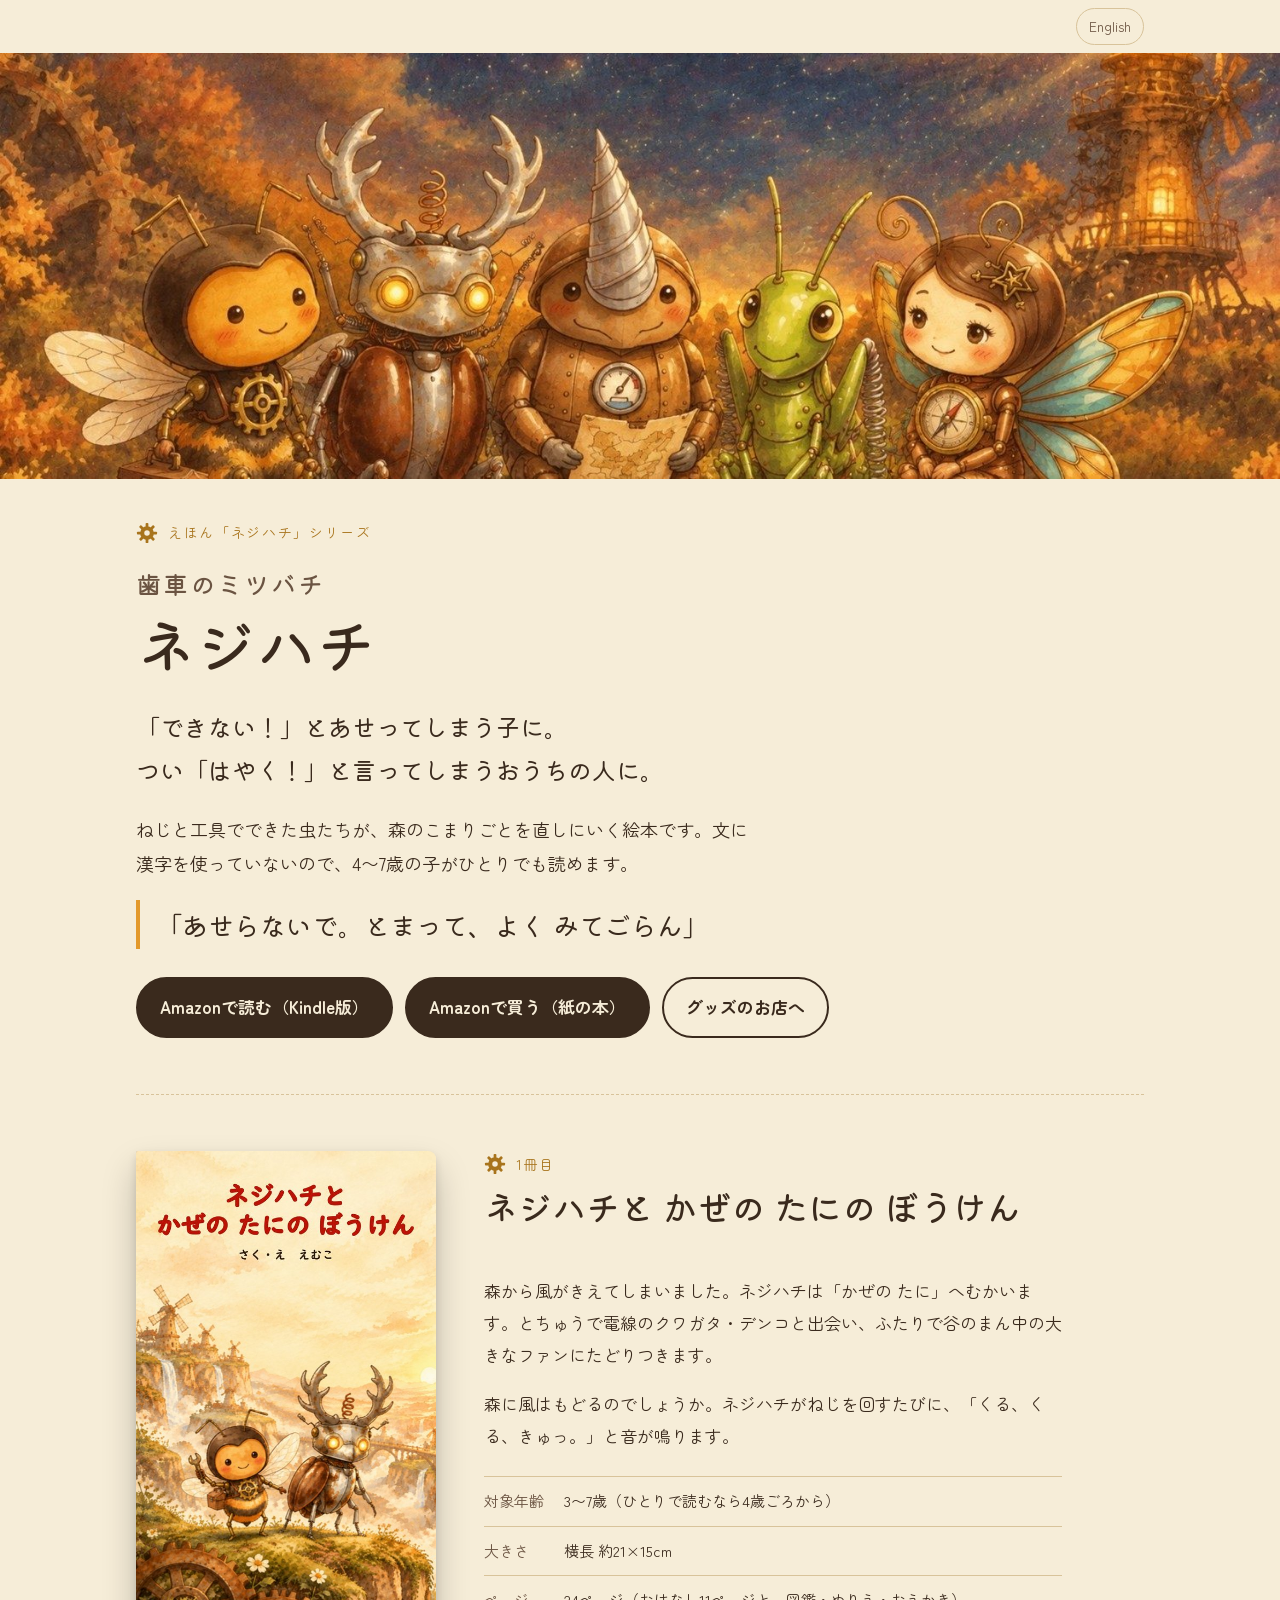
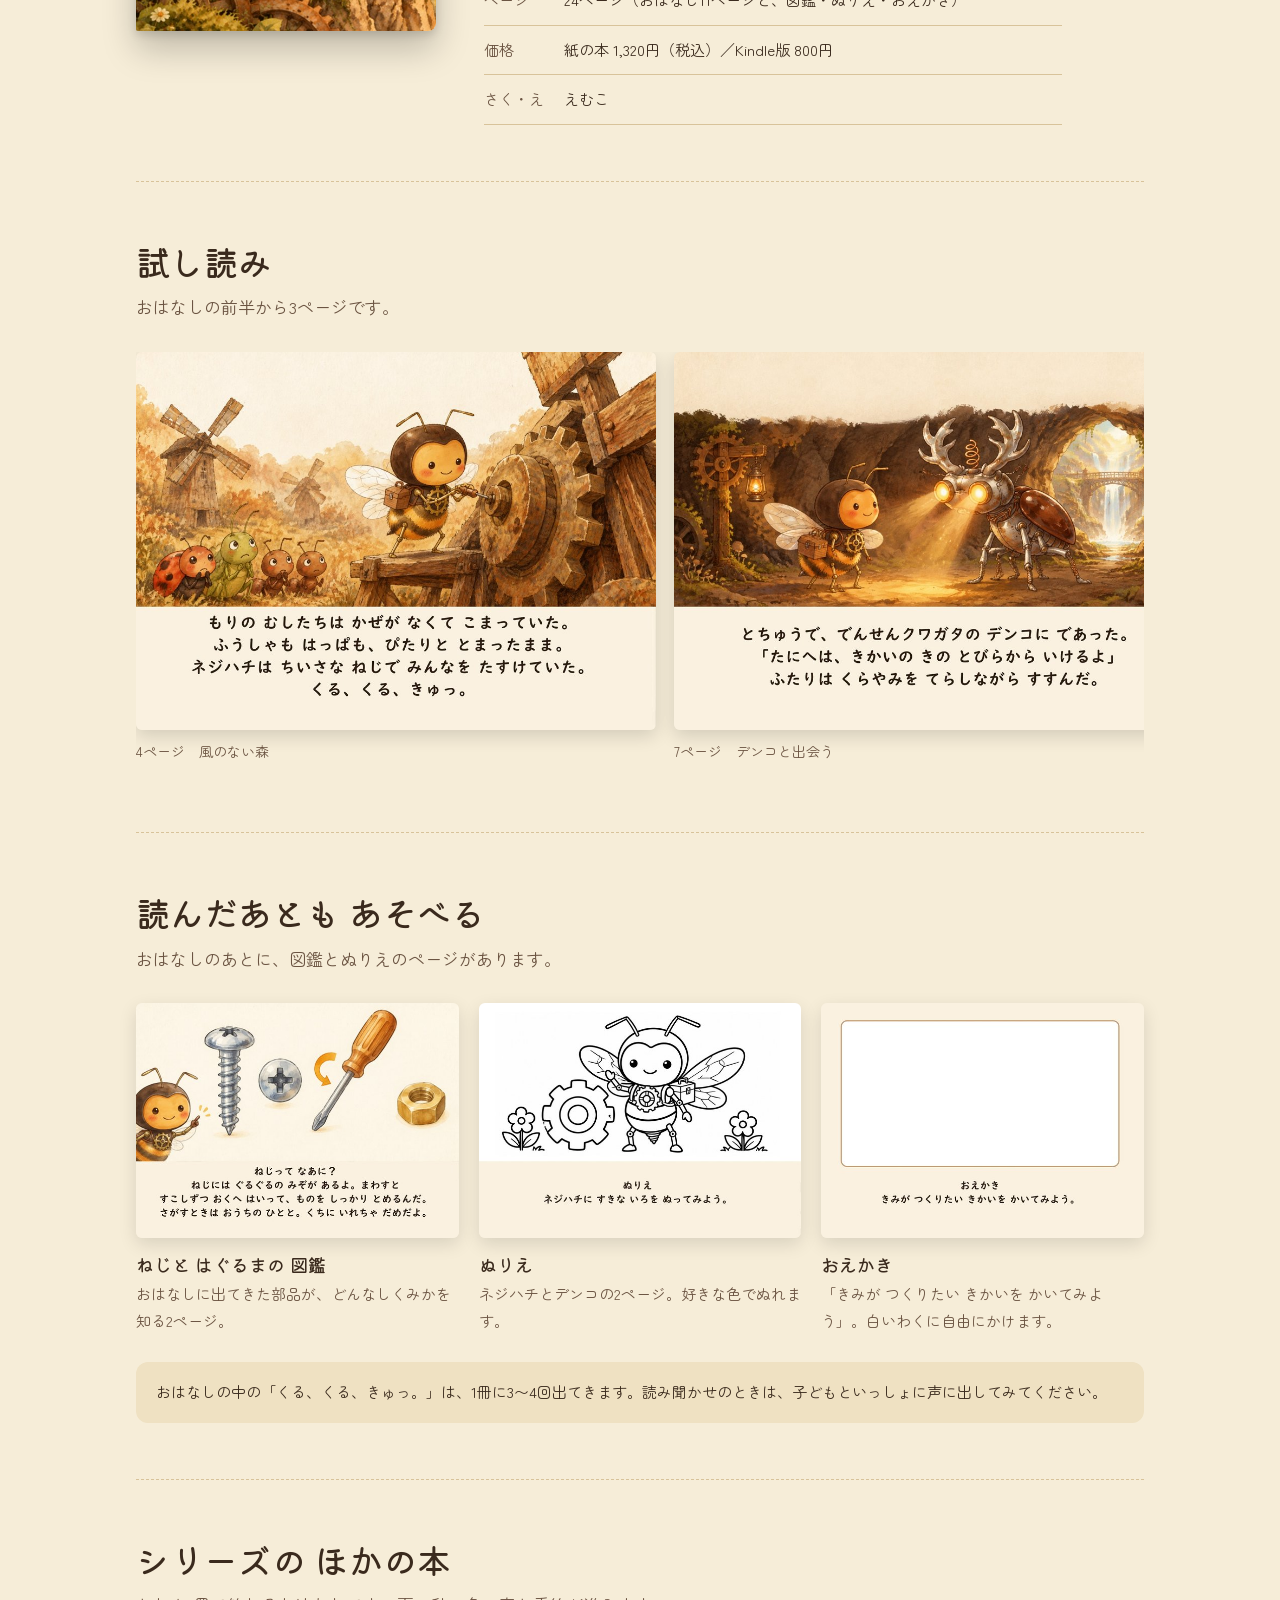
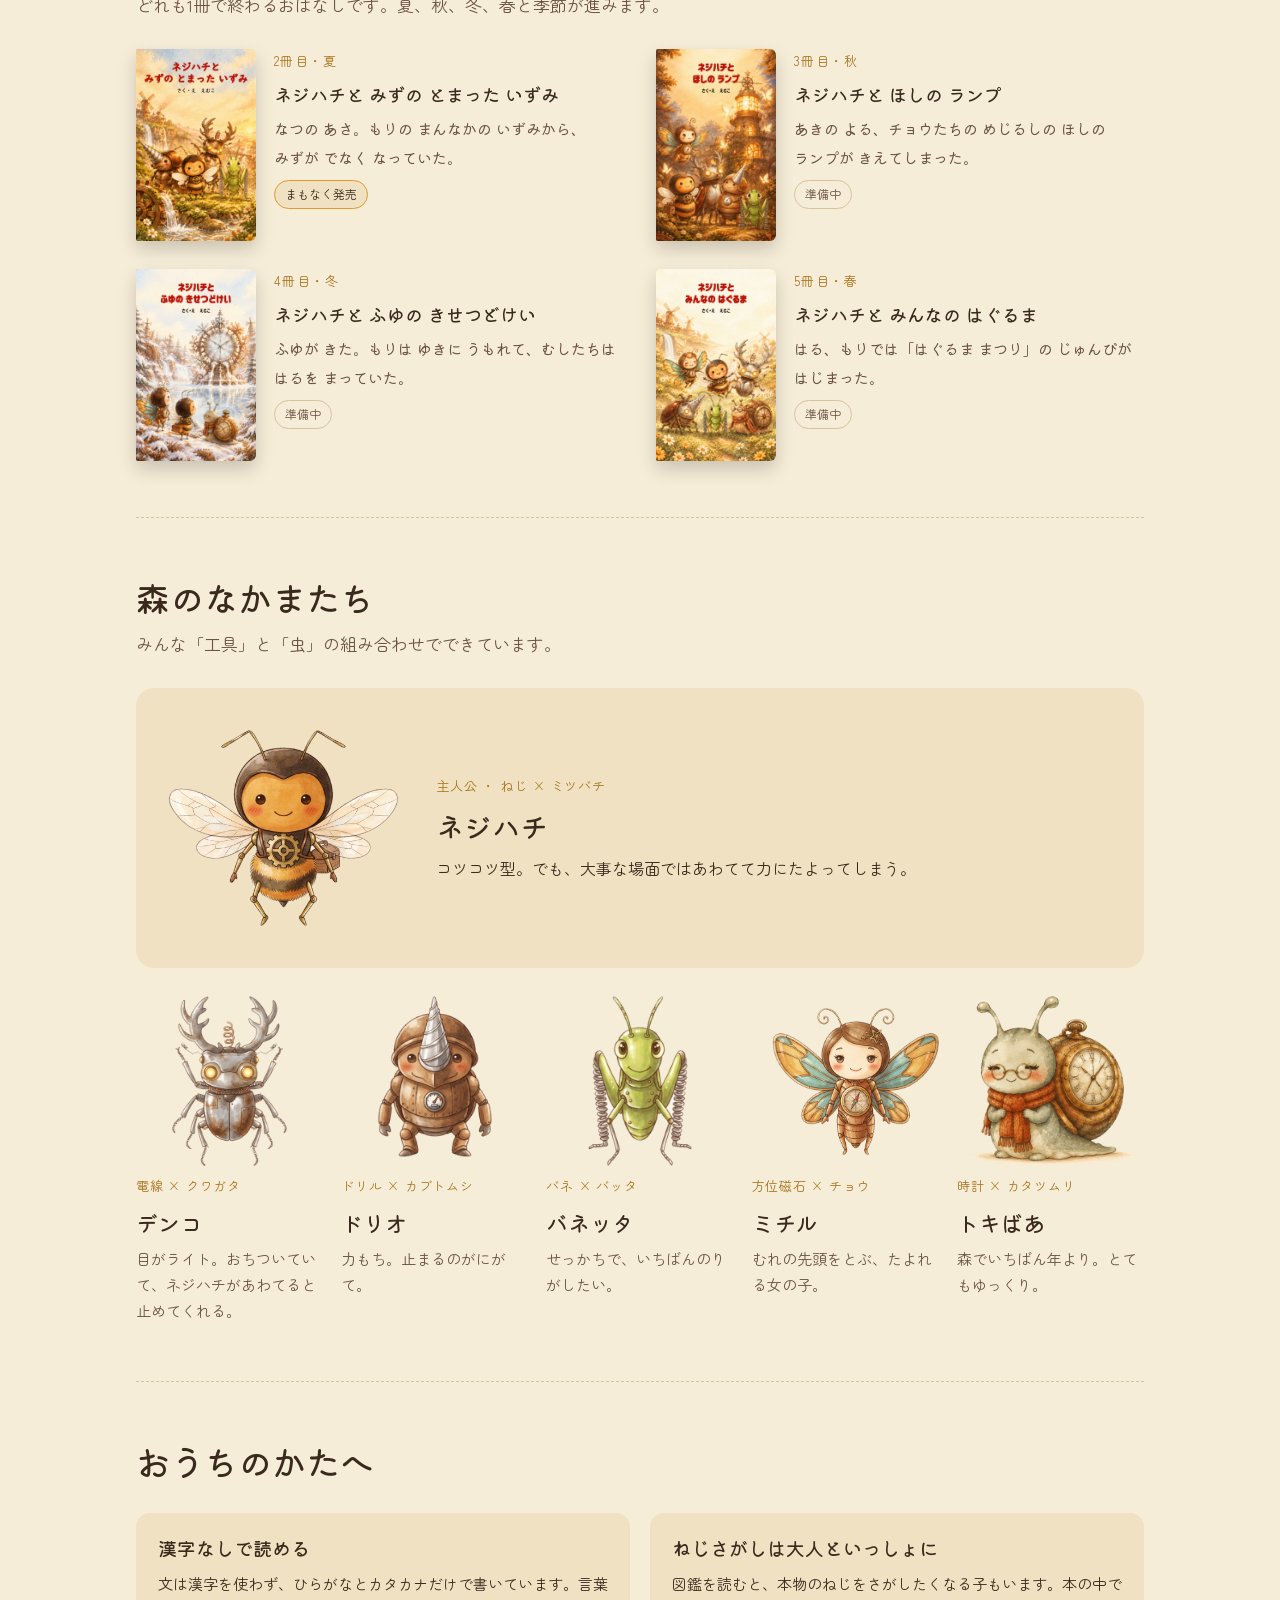
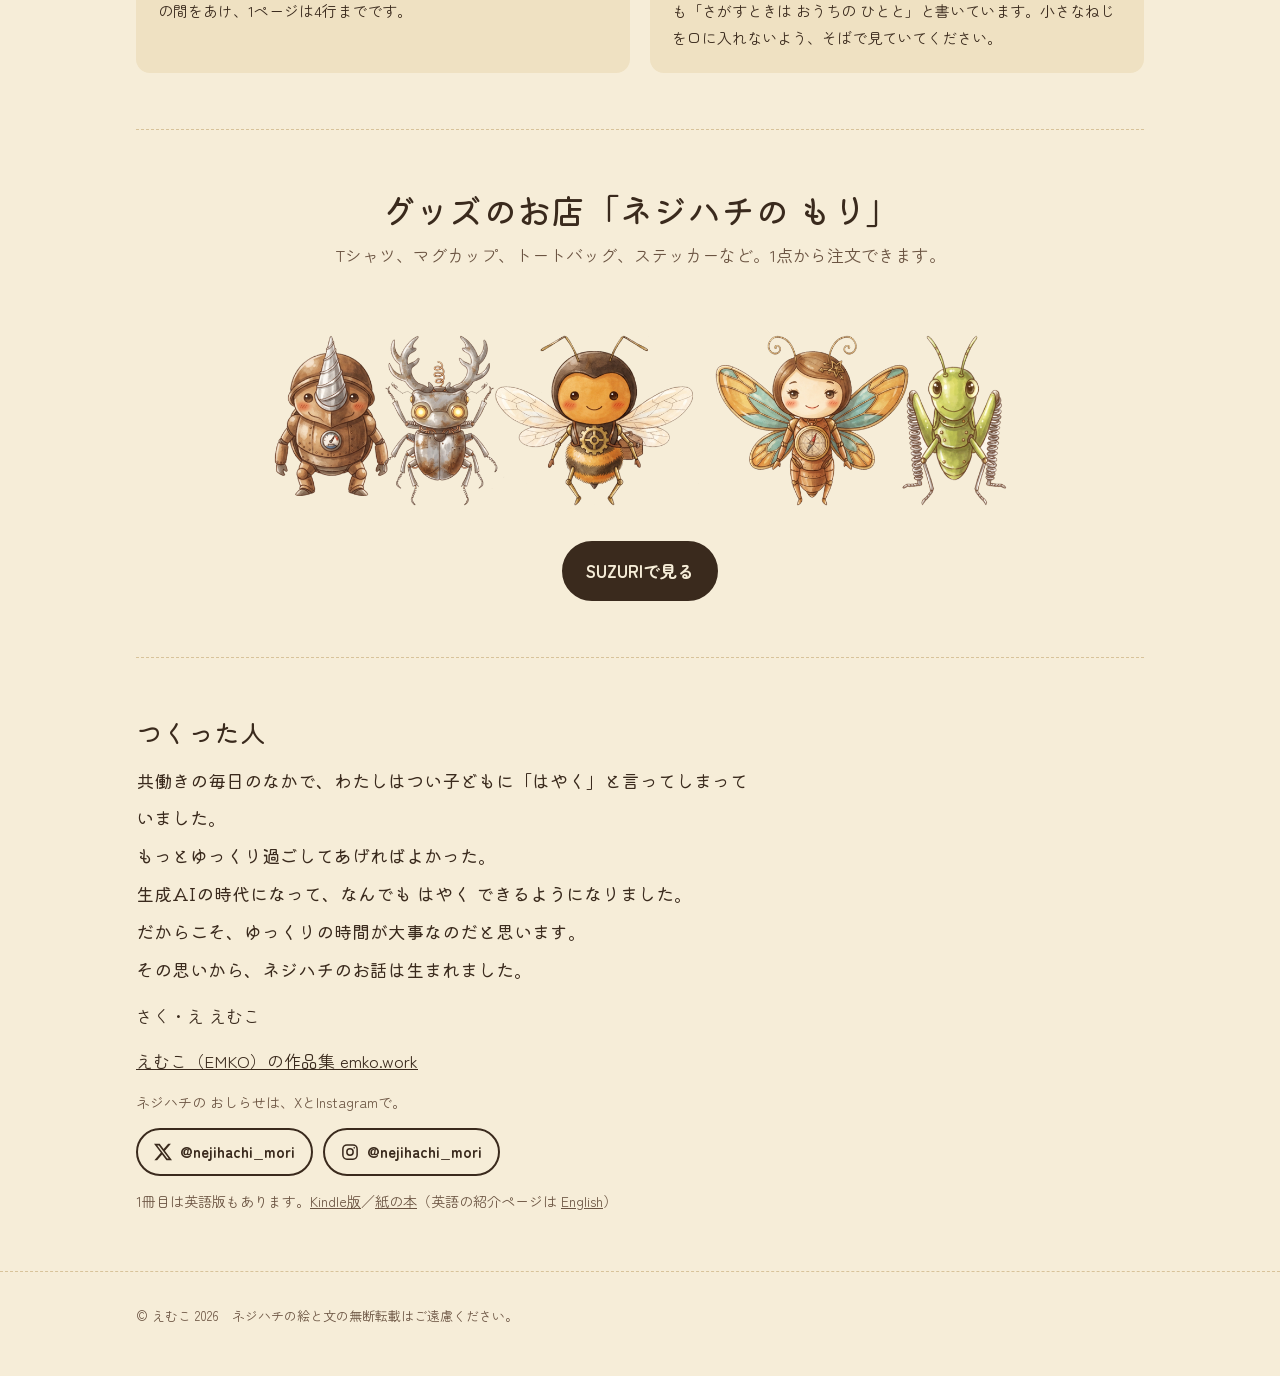
==== index.html @ 49077b3d "fix: CSSを変えたらすぐ反映されるよう、読み込みに日付の目印をつける GitHub Pages は style.css を10分キャッシュするため、HTMLだけ新しく CSSが古いまま表示され、" ====
<!doctype html>
<html lang="ja">
<head>
<meta charset="utf-8">
<meta name="viewport" content="width=device-width, initial-scale=1, viewport-fit=cover">
<title>ネジハチの もり</title>
<meta name="description" content="歯車のミツバチ「ネジハチ」の絵本シリーズ（えむこ）と、キャラクターグッズの紹介ページです。">
<meta property="og:type" content="website">
<meta property="og:title" content="ネジハチの もり">
<meta property="og:description" content="歯車のミツバチ「ネジハチ」の絵本シリーズと、キャラクターグッズの紹介ページです。">
<meta property="og:image" content="https://emko.work/nejihachi/img/hero.jpg">
<meta property="og:url" content="https://emko.work/nejihachi/">
<meta name="twitter:card" content="summary_large_image">
<link rel="alternate" hreflang="ja" href="https://emko.work/nejihachi/">
<link rel="alternate" hreflang="en" href="https://emko.work/nejihachi/en/">
<style>*,*::before,*::after{box-sizing:border-box}body{margin:0}img{max-width:100%}[hidden]{display:none!important}</style>
<link rel="preconnect" href="https://fonts.googleapis.com">
<link rel="preconnect" href="https://fonts.gstatic.com" crossorigin>
<link rel="stylesheet" href="https://fonts.googleapis.com/css2?family=Kiwi+Maru:wght@400;500&family=Zen+Maru+Gothic:wght@400;500;700&display=swap">
<link rel="stylesheet" href="style.css?v=2026-11-01">

</head>
<body>
<svg width="0" height="0" style="position:absolute" aria-hidden="true">
  <symbol id="gear" viewBox="0 0 24 24">
    <g fill="currentColor">
      <rect x="10.5" y="1" width="3" height="5" rx="1"/>
      <rect x="10.5" y="1" width="3" height="5" rx="1" transform="rotate(45 12 12)"/>
      <rect x="10.5" y="1" width="3" height="5" rx="1" transform="rotate(90 12 12)"/>
      <rect x="10.5" y="1" width="3" height="5" rx="1" transform="rotate(135 12 12)"/>
      <rect x="10.5" y="1" width="3" height="5" rx="1" transform="rotate(180 12 12)"/>
      <rect x="10.5" y="1" width="3" height="5" rx="1" transform="rotate(225 12 12)"/>
      <rect x="10.5" y="1" width="3" height="5" rx="1" transform="rotate(270 12 12)"/>
      <rect x="10.5" y="1" width="3" height="5" rx="1" transform="rotate(315 12 12)"/>
      <circle cx="12" cy="12" r="7.5"/>
    </g>
    <circle cx="12" cy="12" r="3" fill="var(--paper)"/>
  </symbol>
</svg>

<nav class="langbar wrap" aria-label="ことば"><a href="en/" hreflang="en" lang="en">English</a></nav>

<img class="hero-img" src="img/hero.jpg" alt="ネジハチ、デンコ、ドリオ、バネッタ、ミチルが、ならんで よぞらを みあげている絵">

<main class="wrap">
  <header class="hero">
    <div class="kicker"><svg class="gear spin"><use href="#gear"/></svg>えほん「ネジハチ」シリーズ</div>
    <h1><small>歯車のミツバチ</small>ネジハチ</h1>
    <p class="for">「できない！」とあせってしまう子に。<br>つい「はやく！」と言ってしまうおうちの人に。</p>
    <p class="lead">ねじと工具でできた虫たちが、森のこまりごとを直しにいく絵本です。文に漢字を使っていないので、4〜7歳の子がひとりでも読めます。</p>
    <p class="quote">「あせらないで。とまって、よく みてごらん」</p>
    <div class="btns">
      <a class="btn primary" href="https://www.amazon.co.jp/dp/B0HPMBTQRJ" target="_blank" rel="noopener">Amazonで読む（Kindle版）</a>
      <a class="btn primary" href="https://www.amazon.co.jp/dp/B0HPNN215L" target="_blank" rel="noopener">Amazonで買う（紙の本）</a>
      <a class="btn" href="https://suzuri.jp/nejihachi" target="_blank" rel="noopener">グッズのお店へ</a>
    </div>
  </header>

  <section id="story">
    <div class="story">
      <figure class="bookshot">
        <img class="book1" src="img/book1.jpg" alt="『ネジハチと かぜの たにの ぼうけん』の表紙">
      </figure>
      <div class="story-text">
        <div class="sec-head">
          <span class="kicker"><svg class="gear"><use href="#gear"/></svg>1冊目</span>
          <h2>ネジハチと かぜの たにの ぼうけん</h2>
        </div>
        <p>森から風がきえてしまいました。ネジハチは「かぜの たに」へむかいます。とちゅうで電線のクワガタ・デンコと出会い、ふたりで谷のまん中の大きなファンにたどりつきます。</p>
        <p>森に風はもどるのでしょうか。ネジハチがねじを回すたびに、「くる、くる、きゅっ。」と音が鳴ります。</p>
        <dl class="spec">
          <dt>対象年齢</dt><dd>3〜7歳（ひとりで読むなら4歳ごろから）</dd>
          <dt>大きさ</dt><dd>横長 約21×15cm</dd>
          <dt>ページ</dt><dd>24ページ（おはなし11ページと、図鑑・ぬりえ・おえかき）</dd>
          <dt>価格</dt><dd>紙の本 1,320円（税込）／Kindle版 800円</dd>
          <dt>さく・え</dt><dd>えむこ</dd>
        </dl>
      </div>
    </div>
  </section>

  <section id="sample">
    <div class="sec-head">
      <h2>試し読み</h2>
      <p>おはなしの前半から3ページです。</p>
    </div>
    <div class="samples" tabindex="0" aria-label="試し読みのページ">
      <figure><img src="img/sample04.jpg" alt="4ページ。風がなくて こまっている森の虫たちを、ネジハチが ねじで たすけている"><figcaption>4ページ　風のない森</figcaption></figure>
      <figure><img src="img/sample07.jpg" alt="7ページ。でんせんクワガタの デンコと であう"><figcaption>7ページ　デンコと出会う</figcaption></figure>
      <figure><img src="img/sample09.jpg" alt="9ページ。たにの まんなかの 大きな ファン"><figcaption>9ページ　大きなファン</figcaption></figure>
    </div>
  </section>

  <section id="play">
    <div class="sec-head">
      <h2>読んだあとも あそべる</h2>
      <p>おはなしのあとに、図鑑とぬりえのページがあります。</p>
    </div>
    <div class="plays">
      <figure><img src="img/zukan.jpg" alt="図鑑のページ。ねじ、ドライバー、ナットの絵と「ねじって なあに？」の文"><figcaption><strong>ねじと はぐるまの 図鑑</strong>おはなしに出てきた部品が、どんなしくみかを知る2ページ。</figcaption></figure>
      <figure><img src="img/nurie.jpg" alt="ぬりえのページ。ネジハチの線画"><figcaption><strong>ぬりえ</strong>ネジハチとデンコの2ページ。好きな色でぬれます。</figcaption></figure>
      <figure><img src="img/oekaki.jpg" alt="おえかきのページ。白いわくに「きみが つくりたい きかいを かいてみよう」"><figcaption><strong>おえかき</strong>「きみが つくりたい きかいを かいてみよう」。白いわくに自由にかけます。</figcaption></figure>
    </div>
    <p class="kurukuru-note">おはなしの中の「くる、くる、きゅっ。」は、1冊に3〜4回出てきます。読み聞かせのときは、子どもといっしょに声に出してみてください。</p>
  </section>

  <section id="series">
    <div class="sec-head">
      <h2>シリーズの ほかの本</h2>
      <p>どれも1冊で終わるおはなしです。夏、秋、冬、春と季節が進みます。</p>
    </div>
    <div class="next">
      <article class="nextbook">
        <img src="img/book2.jpg" alt="『ネジハチと みずの とまった いずみ』の表紙">
        <div>
          <span class="no">2冊目・夏</span>
          <h3>ネジハチと みずの とまった いずみ</h3>
          <p class="tease">なつの あさ。もりの まんなかの いずみから、みずが でなく なっていた。</p>
          <span class="tag on-sale">まもなく発売</span>
        </div>
      </article>
      <article class="nextbook">
        <img src="img/book3.jpg" alt="3冊目の表紙">
        <div>
          <span class="no">3冊目・秋</span>
          <h3>ネジハチと ほしの ランプ</h3>
          <p class="tease">あきの よる、チョウたちの めじるしの ほしの ランプが きえてしまった。</p>
          <span class="tag">準備中</span>
        </div>
      </article>
      <article class="nextbook">
        <img src="img/book4.jpg" alt="4冊目の表紙">
        <div>
          <span class="no">4冊目・冬</span>
          <h3>ネジハチと ふゆの きせつどけい</h3>
          <p class="tease">ふゆが きた。もりは ゆきに うもれて、むしたちは はるを まっていた。</p>
          <span class="tag">準備中</span>
        </div>
      </article>
      <article class="nextbook">
        <img src="img/book5.jpg" alt="5冊目の表紙">
        <div>
          <span class="no">5冊目・春</span>
          <h3>ネジハチと みんなの はぐるま</h3>
          <p class="tease">はる、もりでは「はぐるま まつり」の じゅんびが はじまった。</p>
          <span class="tag">準備中</span>
        </div>
      </article>
    </div>
  </section>

  <section id="friends">
    <div class="sec-head">
      <h2>森のなかまたち</h2>
      <p>みんな「工具」と「虫」の組み合わせでできています。</p>
    </div>
    <div class="friends">
      <article class="friend main-char">
        <img src="img/nejihachi.png" alt="ネジハチ">
        <span class="mix">主人公 ・ ねじ × ミツバチ</span>
        <h3>ネジハチ</h3>
        <p>コツコツ型。でも、大事な場面ではあわてて力にたよってしまう。</p>
      </article>
      <article class="friend">
        <img src="img/denko.png" alt="デンコ">
        <span class="mix">電線 × クワガタ</span>
        <h3>デンコ</h3>
        <p>目がライト。おちついていて、ネジハチがあわてると止めてくれる。</p>
      </article>
      <article class="friend">
        <img src="img/dorio.png" alt="ドリオ">
        <span class="mix">ドリル × カブトムシ</span>
        <h3>ドリオ</h3>
        <p>力もち。止まるのがにがて。</p>
      </article>
      <article class="friend">
        <img src="img/banetta.png" alt="バネッタ">
        <span class="mix">バネ × バッタ</span>
        <h3>バネッタ</h3>
        <p>せっかちで、いちばんのりがしたい。</p>
      </article>
      <article class="friend">
        <img src="img/michiru.png" alt="ミチル">
        <span class="mix">方位磁石 × チョウ</span>
        <h3>ミチル</h3>
        <p>むれの先頭をとぶ、たよれる女の子。</p>
      </article>
      <article class="friend">
        <img src="img/tokiba.png" alt="トキばあ">
        <span class="mix">時計 × カタツムリ</span>
        <h3>トキばあ</h3>
        <p>森でいちばん年より。とてもゆっくり。</p>
      </article>
    </div>
  </section>

  <section id="readaloud">
    <div class="sec-head">
      <h2>おうちのかたへ</h2>
    </div>
    <div class="points">
      <div class="point">
        <h3>漢字なしで読める</h3>
        <p>文は漢字を使わず、ひらがなとカタカナだけで書いています。言葉の間をあけ、1ページは4行までです。</p>
      </div>
      <div class="point">
        <h3>ねじさがしは大人といっしょに</h3>
        <p>図鑑を読むと、本物のねじをさがしたくなる子もいます。本の中でも「さがすときは おうちの ひとと」と書いています。小さなねじを口に入れないよう、そばで見ていてください。</p>
      </div>
    </div>
  </section>

  <section id="goods">
    <div class="goods">
      <div class="sec-head">
        <h2>グッズのお店「ネジハチの もり」</h2>
        <p>Tシャツ、マグカップ、トートバッグ、ステッカーなど。1点から注文できます。</p>
      </div>
      <img src="img/goods.png" alt="ドリオ、デンコ、ネジハチ、ミチル、バネッタが 一列に ならんだ グッズの 絵">
      <a class="btn primary" href="https://suzuri.jp/nejihachi" target="_blank" rel="noopener">SUZURIで見る</a>
    </div>
  </section>

  <section id="maker">
    <div class="maker">
      <h2>つくった人</h2>
      <p class="why">共働きの毎日のなかで、わたしはつい子どもに「はやく」と言ってしまっていました。<br>もっとゆっくり過ごしてあげればよかった。<br>生成AIの時代になって、なんでも はやく できるようになりました。<br>だからこそ、ゆっくりの時間が大事なのだと思います。<br>その思いから、ネジハチのお話は生まれました。</p>
      <p>さく・え えむこ</p>
      <p><a href="https://emko.work/" target="_blank" rel="noopener">えむこ（EMKO）の作品集 emko.work</a></p>
      <p class="note">ネジハチの おしらせは、XとInstagramで。</p>
      <ul class="sns">
        <li><a href="https://x.com/nejihachi_mori" target="_blank" rel="noopener" aria-label="ネジハチのX（@nejihachi_mori）"><svg viewBox="0 0 24 24" width="18" height="18" aria-hidden="true"><path fill="currentColor" d="M18.9 1.15h3.68l-8.04 9.19L24 22.85h-7.41l-5.8-7.58-6.64 7.58H.47l8.6-9.83L0 1.15h7.59l5.24 6.93ZM17.61 20.64h2.04L6.49 3.24H4.3Z"/></svg><span>@nejihachi_mori</span></a></li>
        <li><a href="https://www.instagram.com/nejihachi_mori/" target="_blank" rel="noopener" aria-label="ネジハチのInstagram（@nejihachi_mori）"><svg viewBox="0 0 24 24" width="18" height="18" aria-hidden="true" fill="none" stroke="currentColor" stroke-width="2"><rect x="2.5" y="2.5" width="19" height="19" rx="5.5"/><circle cx="12" cy="12" r="4.2"/><circle cx="17.6" cy="6.4" r="1.1" fill="currentColor" stroke="none"/></svg><span>@nejihachi_mori</span></a></li>
      </ul>
      <p class="note">1冊目は英語版もあります。<a href="https://www.amazon.co.jp/dp/B0HPVG5Z5R" target="_blank" rel="noopener">Kindle版</a>／<a href="https://www.amazon.co.jp/dp/B0HPVH3V6D" target="_blank" rel="noopener">紙の本</a>（英語の紹介ページは <a href="en/" hreflang="en" lang="en">English</a>）</p>
    </div>
  </section>
</main>

<footer>
  <div class="wrap">© えむこ 2026　ネジハチの絵と文の無断転載はご遠慮ください。</div>
</footer>

</body>
</html>
---- style.css ----
/* Layout: 絵本の見開きのように、横長の絵の帯と、紙の上の短い文を交互に置く。歯車がゆっくり回るのが唯一の動き。 */
:root {
  --paper: #f6edd8;      /* 水彩紙 */
  --paper-2: #efe1c2;    /* 文の欄のクリーム */
  --ink: #3a2a1d;        /* セピアの線 */
  --ink-soft: #6b5442;
  --brass: #a8741c;      /* 真ちゅう */
  --honey: #e3992b;      /* ネジハチの顔 */
  --leaf: #6f9440;       /* バネッタ */
  --line: #d8c39a;
  --font-display: "Kiwi Maru", "Hiragino Maru Gothic ProN", "Yu Gothic", serif;
  --font-body: "Zen Maru Gothic", "Hiragino Maru Gothic ProN", "Yu Gothic", "Meiryo", sans-serif;
}
@media (prefers-color-scheme: dark) {
  :root:not([data-theme="light"]) {
    --paper: #1f1b24; --paper-2: #2a2430; --ink: #f2e5c9; --ink-soft: #c9b89a;
    --brass: #d9a845; --honey: #f0b04a; --leaf: #9cc463; --line: #4a3f4f; color-scheme: dark;
  }
}
:root[data-theme="dark"] {
  --paper: #1f1b24; --paper-2: #2a2430; --ink: #f2e5c9; --ink-soft: #c9b89a;
  --brass: #d9a845; --honey: #f0b04a; --leaf: #9cc463; --line: #4a3f4f; color-scheme: dark;
}

body { background: var(--paper); color: var(--ink); font-family: var(--font-body); font-size: 17px; line-height: 1.9; }
.wrap { max-width: 1040px; margin-inline: auto; padding-left: max(16px, env(safe-area-inset-left, 0px)); padding-right: max(16px, env(safe-area-inset-right, 0px)); }
h1, h2, h3 { font-family: var(--font-display); font-weight: 500; text-wrap: balance; line-height: 1.4; margin: 0; }
p { margin: 0; }
a { color: inherit; }
:focus-visible { outline: 3px solid var(--honey); outline-offset: 3px; border-radius: 6px; }

/* hero */
.hero-img { display: block; width: 100%; aspect-ratio: 3 / 1; object-fit: cover; max-width: 100%; }
.hero { padding-block: 40px 56px; display: grid; gap: 20px; }
.kicker { display: flex; align-items: center; gap: 10px; font-size: 14px; letter-spacing: .12em; color: var(--brass); }
.hero h1 { font-size: clamp(34px, 6vw, 60px); }
.hero h1 small { display: block; font-size: .42em; color: var(--ink-soft); letter-spacing: .08em; }
.for { font-family: var(--font-display); font-size: clamp(19px, 2.6vw, 24px); line-height: 1.8; }
.lead { max-width: 34em; font-size: 18px; }
.quote { font-family: var(--font-display); font-size: clamp(20px, 3vw, 26px); color: var(--ink); border-left: 4px solid var(--honey); padding-left: 16px; }
.btns { display: flex; flex-wrap: wrap; gap: 12px; margin-top: 8px; }
.btn { display: inline-flex; align-items: center; gap: 8px; padding: 12px 22px; border-radius: 999px; font-weight: 700; text-decoration: none; border: 2px solid var(--ink); }
.btn.primary { background: var(--ink); color: var(--paper); }

/* gear */
.gear { width: 22px; height: 22px; flex: none; color: var(--brass); }
.gear.spin { animation: spin 12s linear infinite; }
@keyframes spin { to { transform: rotate(360deg); } }
@media (prefers-reduced-motion: reduce) { .gear.spin { animation: none; } }

section { padding-block: 56px; border-top: 1px dashed var(--line); }
.sec-head { display: grid; gap: 6px; margin-bottom: 28px; }
.sec-head h2 { font-size: clamp(26px, 4vw, 34px); }
.sec-head p { color: var(--ink-soft); }

/* story：表紙は本の形に見せ、右に情報の表 */
.story { display: grid; grid-template-columns: 300px minmax(0, 1fr); gap: 48px; align-items: start; }
.story-text { display: grid; gap: 16px; max-width: 34em; }
.kurukuru { font-family: var(--font-display); font-size: 22px; color: var(--brass); }
.bookshot { margin: 0; position: relative; justify-self: center; }
.book1 { display: block; width: 100%; max-width: 300px; border-radius: 2px 8px 8px 2px; box-shadow: inset 6px 0 8px -4px rgb(0 0 0 / .35), 0 18px 34px rgb(0 0 0 / .22), 0 4px 8px rgb(0 0 0 / .12); }
.spec { display: grid; grid-template-columns: auto minmax(0, 1fr); margin: 8px 0 0; border-top: 1px solid var(--line); font-size: 15px; font-variant-numeric: tabular-nums; }
.spec dt, .spec dd { padding: 10px 0; border-bottom: 1px solid var(--line); margin: 0; }
.spec dt { color: var(--ink-soft); padding-right: 20px; white-space: nowrap; }

/* sample：試し読み。横にすべらせて見る */
.samples { display: grid; grid-auto-flow: column; grid-auto-columns: min(78%, 520px); gap: 18px; overflow-x: auto; scroll-snap-type: x mandatory; padding-bottom: 12px; }
.samples figure { margin: 0; scroll-snap-align: start; display: grid; gap: 8px; }
.samples img { width: 100%; border-radius: 6px; box-shadow: 0 6px 18px rgb(0 0 0 / .14); }
.samples figcaption { font-size: 14px; color: var(--ink-soft); }

/* series：次の本は小さめの表紙と、本文の書き出し */
.next { display: grid; grid-template-columns: repeat(2, minmax(0, 1fr)); gap: 28px 32px; }
.nextbook { display: grid; grid-template-columns: 120px minmax(0, 1fr); gap: 18px; align-items: start; }
.nextbook img { width: 100%; border-radius: 2px 6px 6px 2px; box-shadow: inset 4px 0 6px -3px rgb(0 0 0 / .35), 0 8px 18px rgb(0 0 0 / .18); }
.nextbook > div { display: grid; gap: 8px; align-content: start; }
.nextbook h3 { font-size: 18px; }
/* 題名と書き出しはひらがなの分かち書きなので、スペースの位置で折り返す */
.nextbook h3, .tease { word-break: keep-all; overflow-wrap: anywhere; }
.tease { font-family: var(--font-display); font-size: 15px; line-height: 1.9; color: var(--ink-soft); }
.no { font-size: 13px; letter-spacing: .1em; color: var(--brass); }
.tag { justify-self: start; font-size: 12px; padding: 2px 10px; border-radius: 999px; border: 1px solid var(--line); color: var(--ink-soft); }

/* friends */
.friends { display: grid; grid-template-columns: repeat(5, minmax(0, 1fr)); gap: 28px 18px; }
.friend { display: grid; grid-template-rows: 170px auto; gap: 8px; align-content: start; }
.friend img { height: 170px; width: 100%; object-fit: contain; max-width: 100%; transition: transform .4s ease; }
.friend:hover img { transform: rotate(-4deg) translateY(-4px); }
@media (prefers-reduced-motion: reduce) { .friend img { transition: none; } .friend:hover img { transform: none; } }
.friend.main-char { grid-column: 1 / -1; grid-template-columns: 240px minmax(0, 1fr); grid-template-rows: 1fr auto auto auto 1fr; gap: 8px 32px; background: var(--paper-2); border-radius: 18px; padding: 20px 28px; }
.friend.main-char img { grid-row: 1 / -1; height: 240px; }
.friend.main-char .mix { grid-column: 2; grid-row: 2; }
.friend.main-char h3 { grid-column: 2; grid-row: 3; }
.friend.main-char p { grid-column: 2; grid-row: 4; }
.friend.main-char h3 { font-size: 28px; }
.friend.main-char p { font-size: 16px; color: var(--ink); max-width: 34em; }
.friend .mix { font-size: 13px; color: var(--brass); letter-spacing: .06em; }
.friend h3 { font-size: 22px; }
.friend p { font-size: 15px; color: var(--ink-soft); line-height: 1.75; }

/* read aloud */
.points { display: grid; grid-template-columns: repeat(2, minmax(0, 1fr)); gap: 20px; }

/* play：お話のあとのページ */
.plays { display: grid; grid-template-columns: repeat(3, minmax(0, 1fr)); gap: 20px; }
.plays figure { margin: 0; display: grid; gap: 10px; align-content: start; }
.plays img { width: 100%; border-radius: 6px; box-shadow: 0 6px 18px rgb(0 0 0 / .12); }
.plays figcaption { font-size: 15px; line-height: 1.8; color: var(--ink-soft); }
.plays strong { display: block; font-family: var(--font-display); font-weight: 500; font-size: 18px; color: var(--ink); }
.kurukuru-note { margin-top: 28px; padding: 16px 20px; border-radius: 12px; background: var(--paper-2); font-size: 15px; }
.point { background: var(--paper-2); border-radius: 14px; padding: 22px; display: grid; gap: 8px; align-content: start; }
.point h3 { font-size: 19px; }
.point p { font-size: 15px; line-height: 1.8; }

/* goods */
.goods { display: grid; gap: 22px; justify-items: center; text-align: center; }
.goods img { width: 100%; max-width: 760px; }

/* maker */
.maker { display: grid; gap: 12px; max-width: 36em; }
.note { font-size: 14px; color: var(--ink-soft); }
.sns { display: flex; flex-wrap: wrap; gap: 10px; list-style: none; margin: 0; padding: 0; }
.sns a { display: inline-flex; align-items: center; gap: 8px; padding: 8px 16px; border-radius: 999px; border: 2px solid var(--ink); color: var(--ink); font-size: 15px; font-weight: 700; text-decoration: none; }
.sns a:hover, .sns a:focus-visible { background: var(--ink); color: var(--paper); }
.why { font-family: var(--font-display); font-size: 18px; line-height: 2.1; }
footer { padding-block: 32px 48px; border-top: 1px dashed var(--line); font-size: 13px; color: var(--ink-soft); }

@media (max-width: 860px) {
  .story { grid-template-columns: minmax(0, 1fr); gap: 28px; }
  .book1 { max-width: 240px; }
  .next { grid-template-columns: minmax(0, 1fr); }
  .friends { grid-template-columns: repeat(3, minmax(0, 1fr)); }
}
@media (max-width: 520px) {
  body { font-size: 16px; }
  .nextbook { grid-template-columns: 100px minmax(0, 1fr); }
  .friends { grid-template-columns: repeat(2, minmax(0, 1fr)); }
  .points, .plays { grid-template-columns: minmax(0, 1fr); }
  .friend.main-char { grid-template-columns: minmax(0, 1fr); grid-template-rows: auto; padding: 20px; }
  .friend.main-char img, .friend.main-char .mix, .friend.main-char h3, .friend.main-char p { grid-column: auto; grid-row: auto; }
  .friend.main-char img { height: 200px; }
  .hero-img { aspect-ratio: 2 / 1; }
}

/* langbar：日本語と英語のページを行き来するリンク。絵の帯の上に小さく置く */
.langbar { display: flex; justify-content: flex-end; padding-block: 8px; font-size: 14px; }
.langbar a { text-decoration: none; padding: 4px 12px; border: 1px solid var(--line); border-radius: 999px; color: var(--ink-soft); }
.tag.on-sale { border-color: var(--honey); color: var(--ink); background: var(--paper-2); }
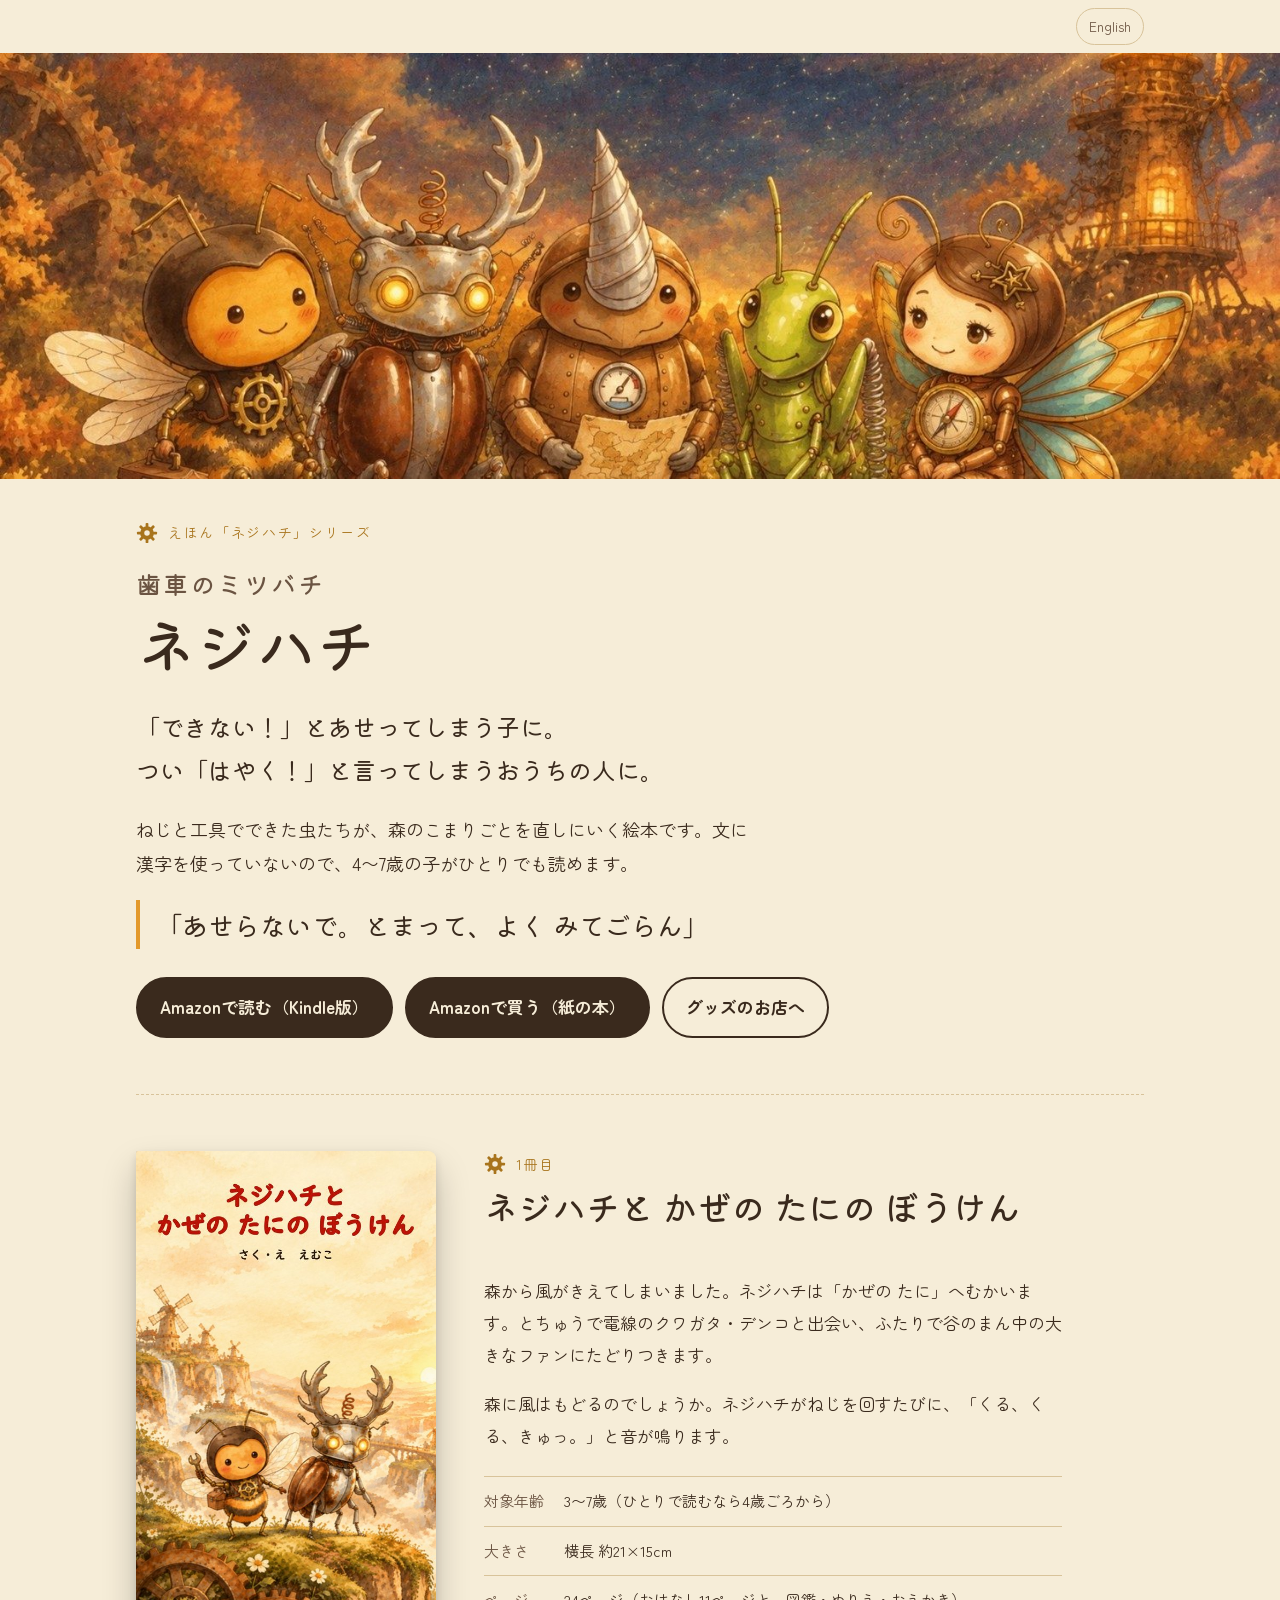
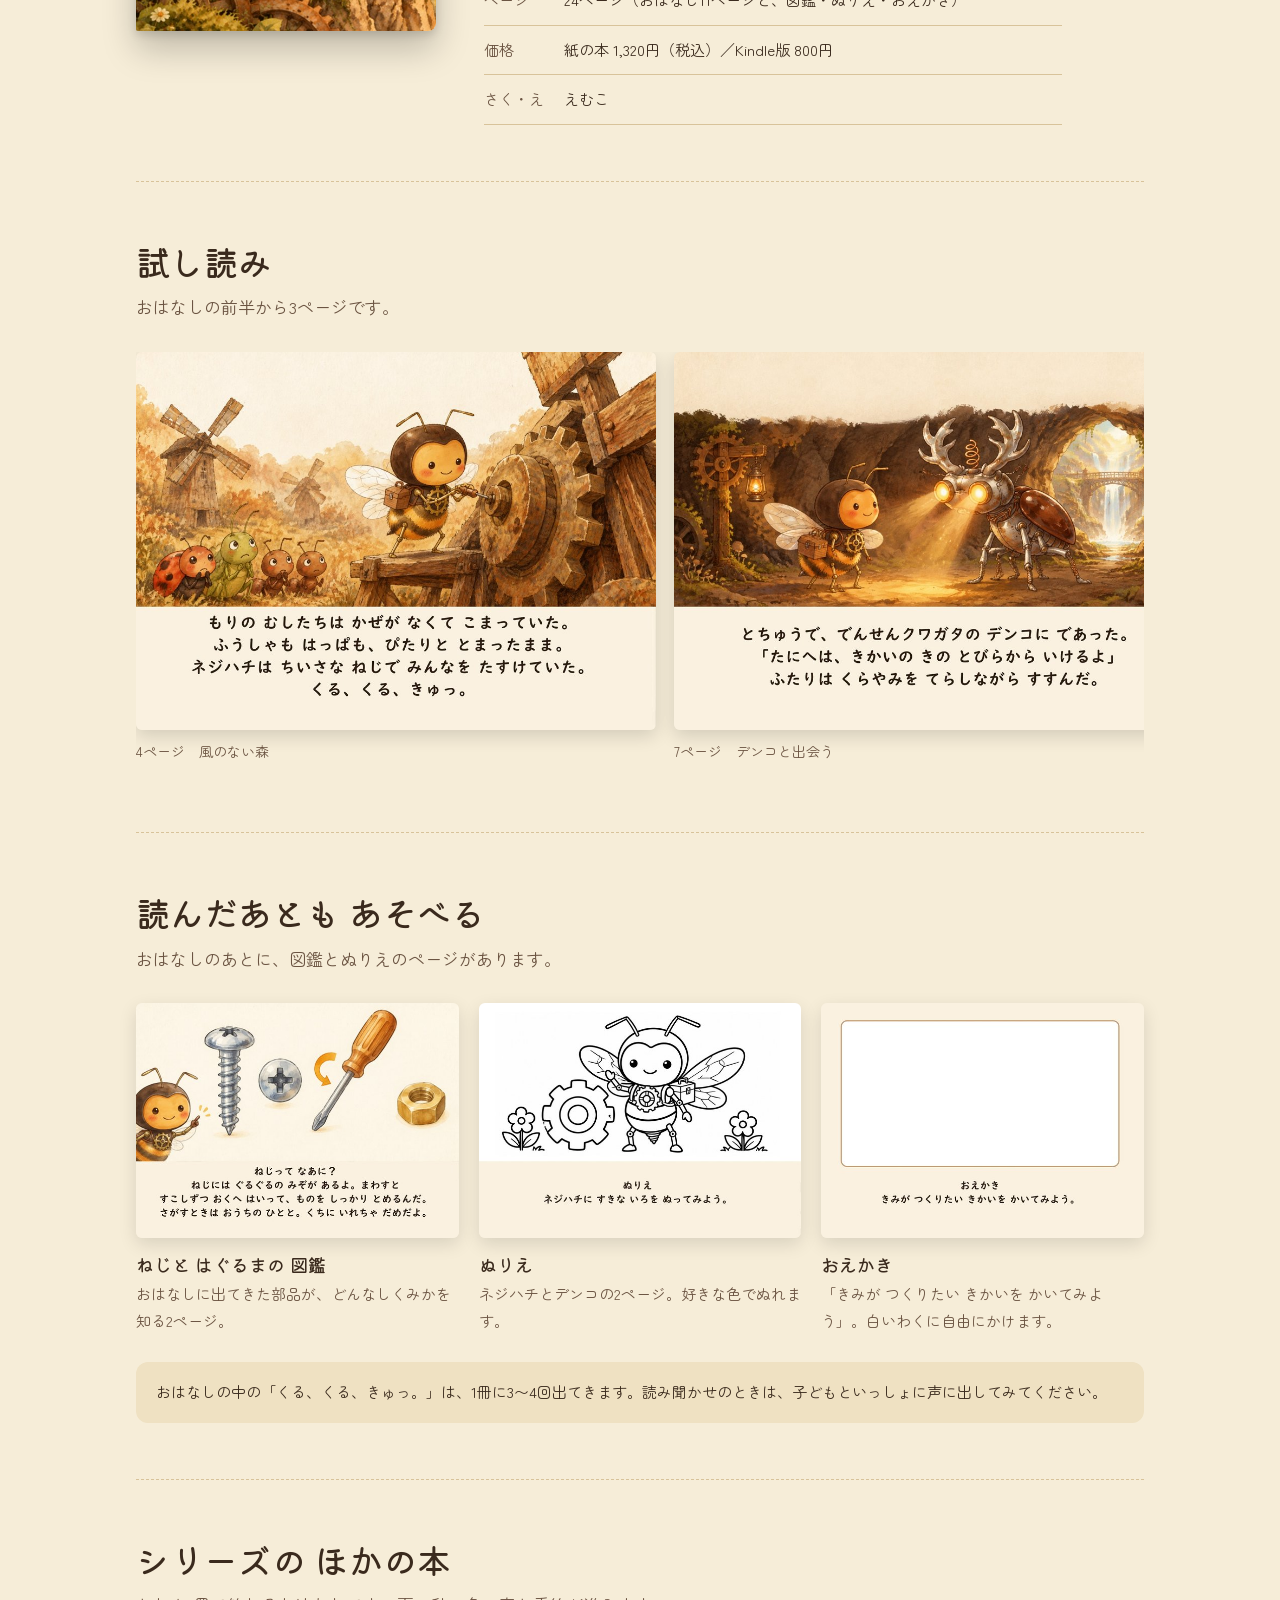
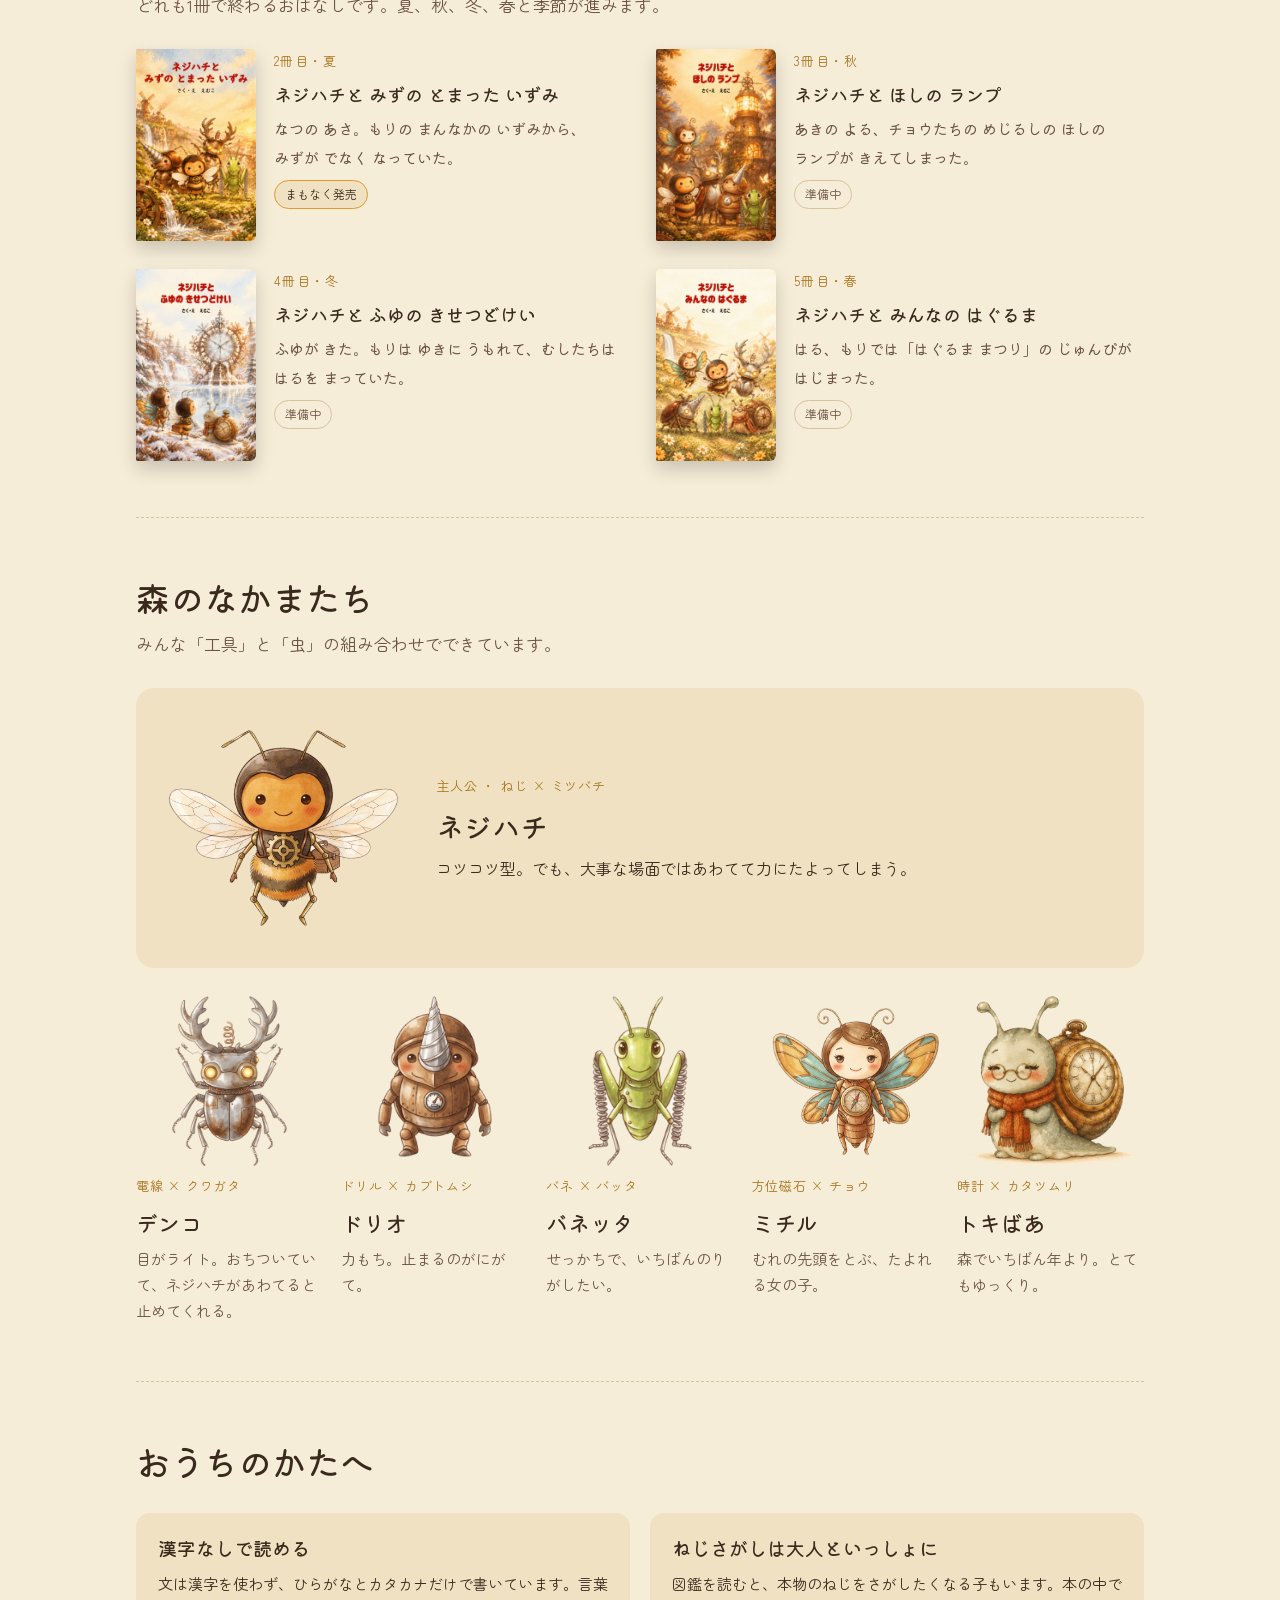
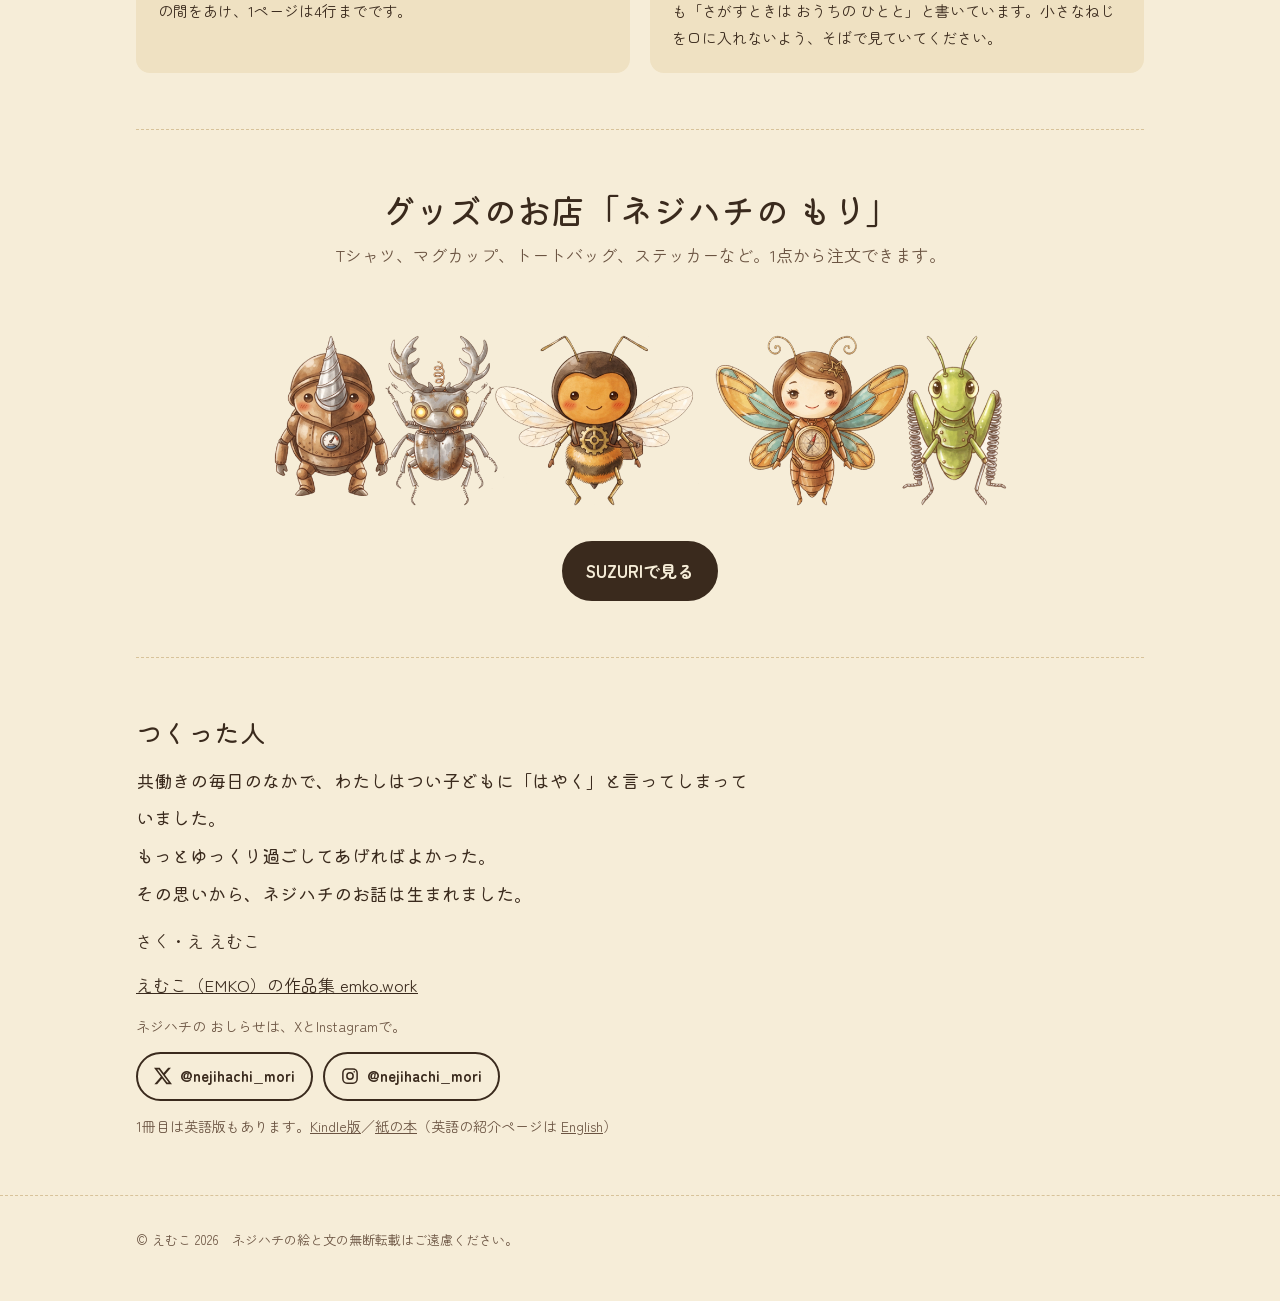
==== commit b62a1973: "revert: つくった人の文に足した生成AIの時代の2行を外す 本人の判断で、この思いは書かないことにした。文は元に戻す。  Co-Authored-By: Claude Opus 5.5 <nor" ====
--- a/index.html
+++ b/index.html
@@ -224,7 +224,7 @@
   <section id="maker">
     <div class="maker">
       <h2>つくった人</h2>
-      <p class="why">共働きの毎日のなかで、わたしはつい子どもに「はやく」と言ってしまっていました。<br>もっとゆっくり過ごしてあげればよかった。<br>生成AIの時代になって、なんでも はやく できるようになりました。<br>だからこそ、ゆっくりの時間が大事なのだと思います。<br>その思いから、ネジハチのお話は生まれました。</p>
+      <p class="why">共働きの毎日のなかで、わたしはつい子どもに「はやく」と言ってしまっていました。<br>もっとゆっくり過ごしてあげればよかった。<br>その思いから、ネジハチのお話は生まれました。</p>
       <p>さく・え えむこ</p>
       <p><a href="https://emko.work/" target="_blank" rel="noopener">えむこ（EMKO）の作品集 emko.work</a></p>
       <p class="note">ネジハチの おしらせは、XとInstagramで。</p>
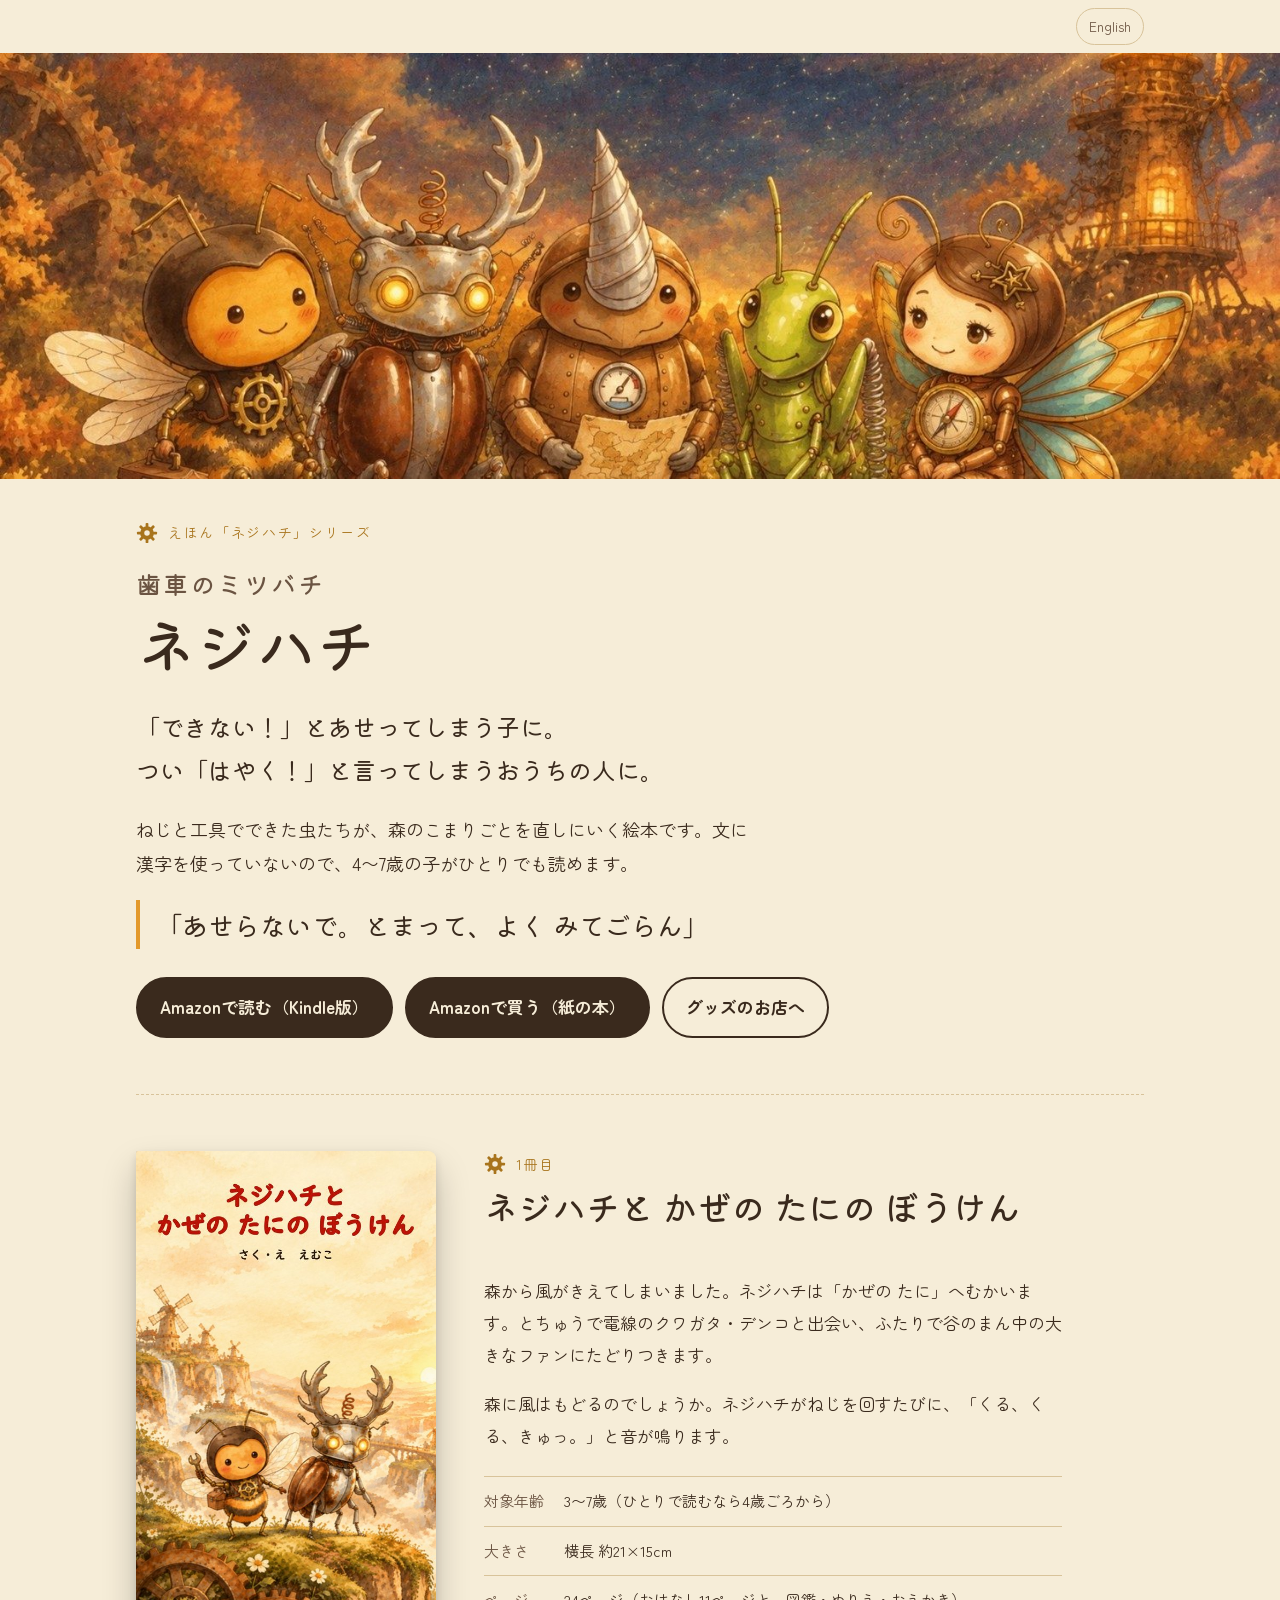
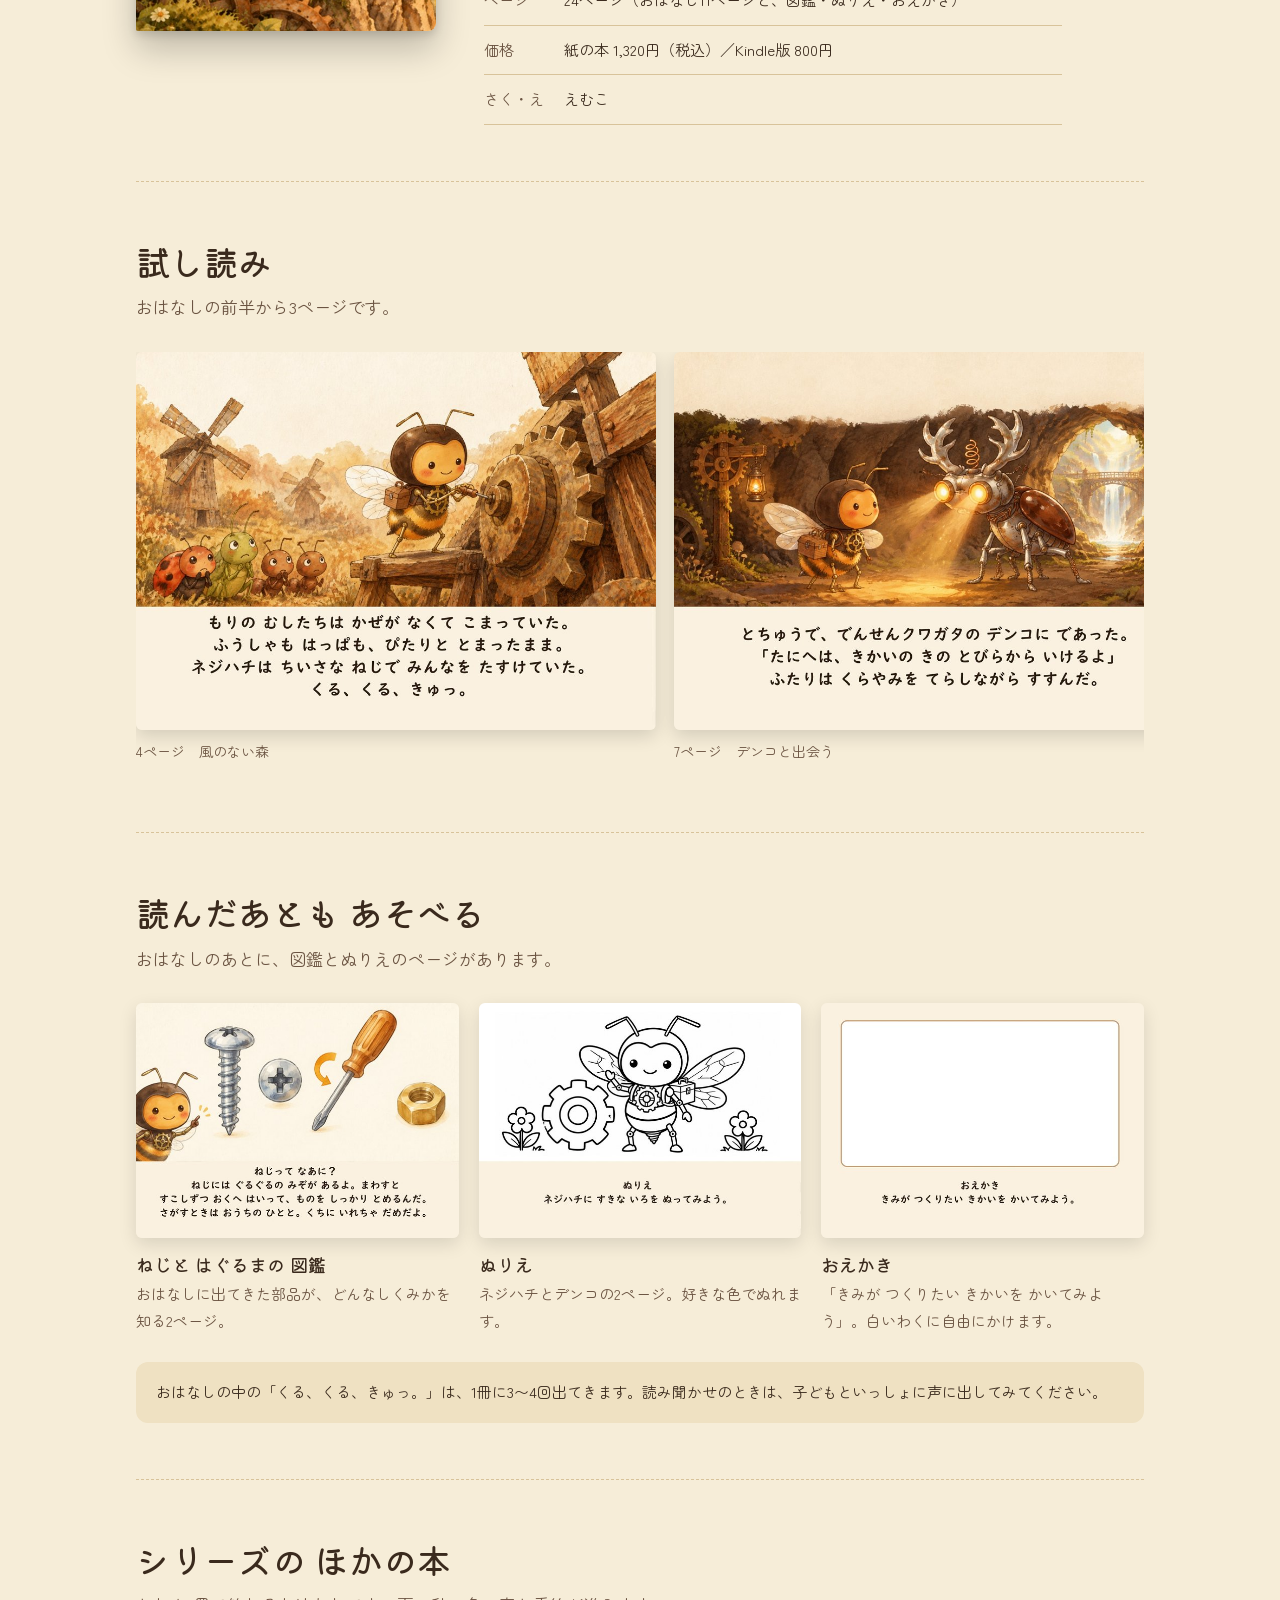
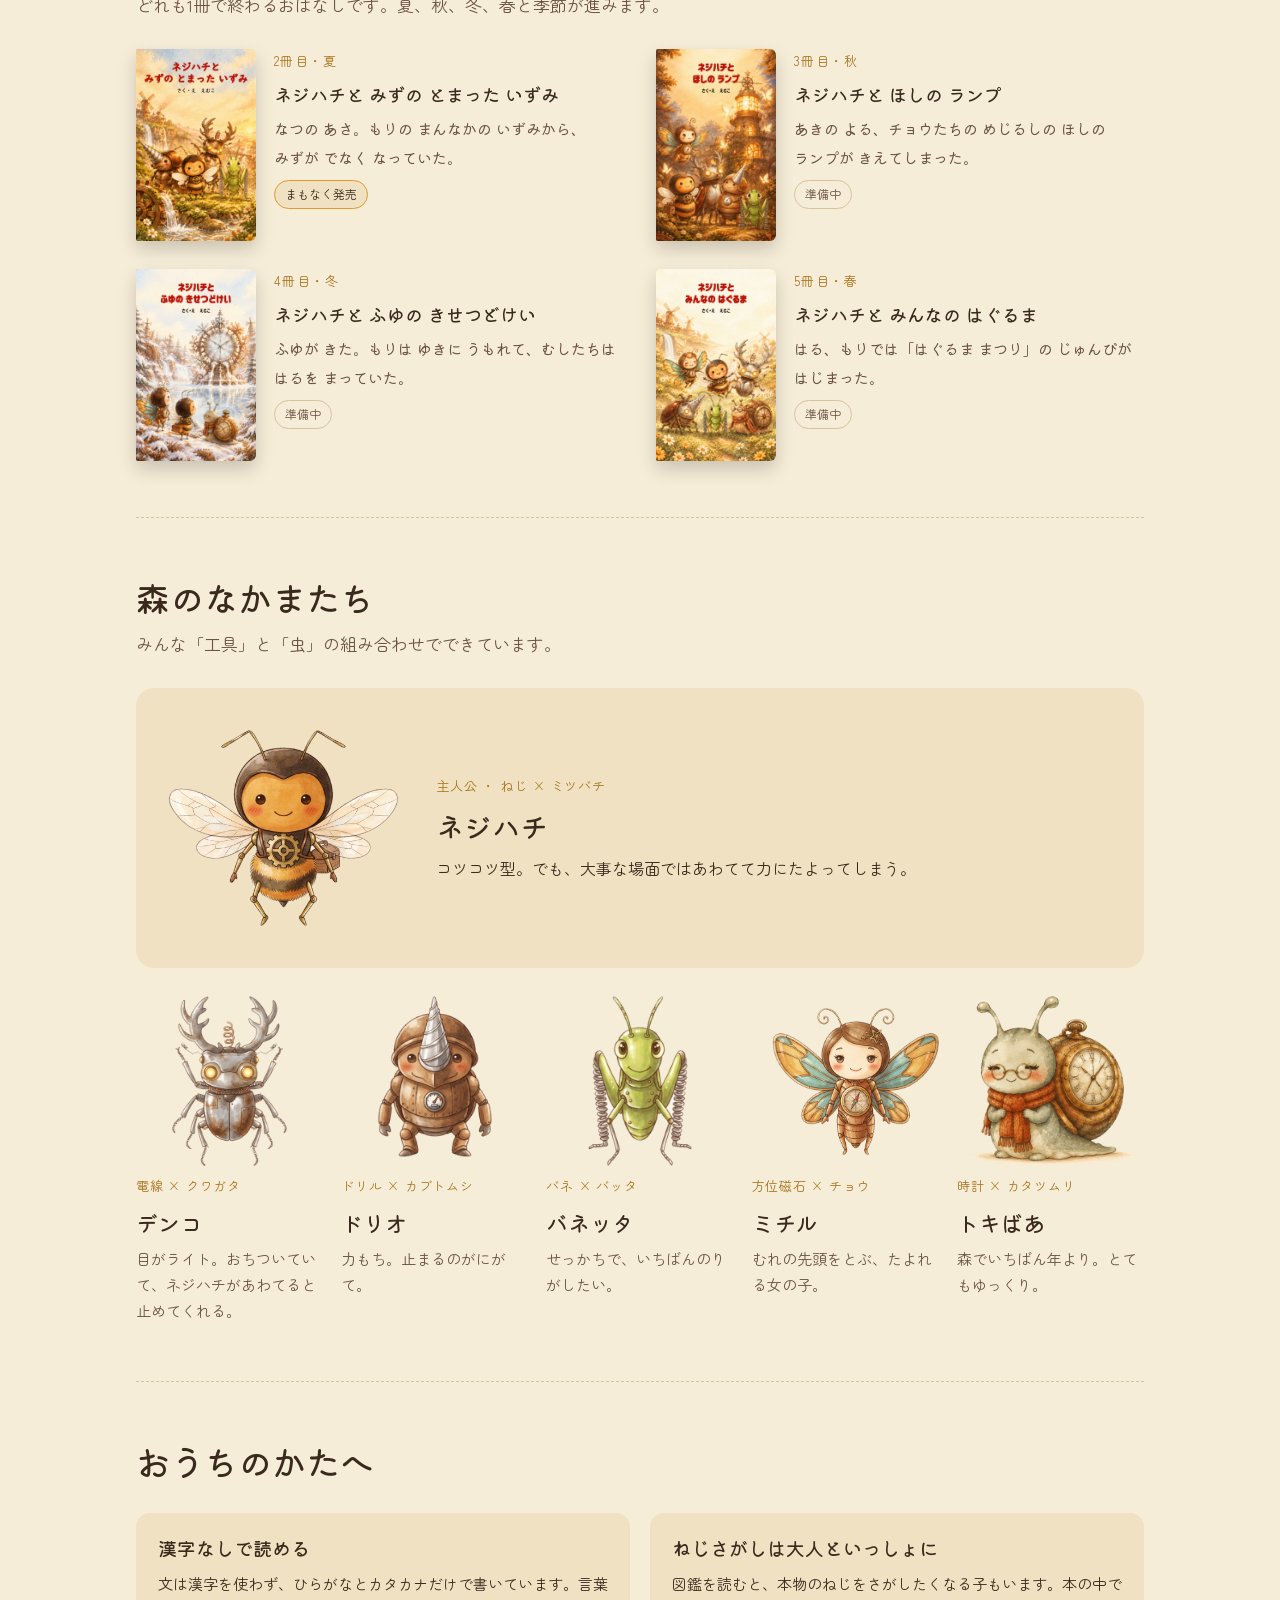
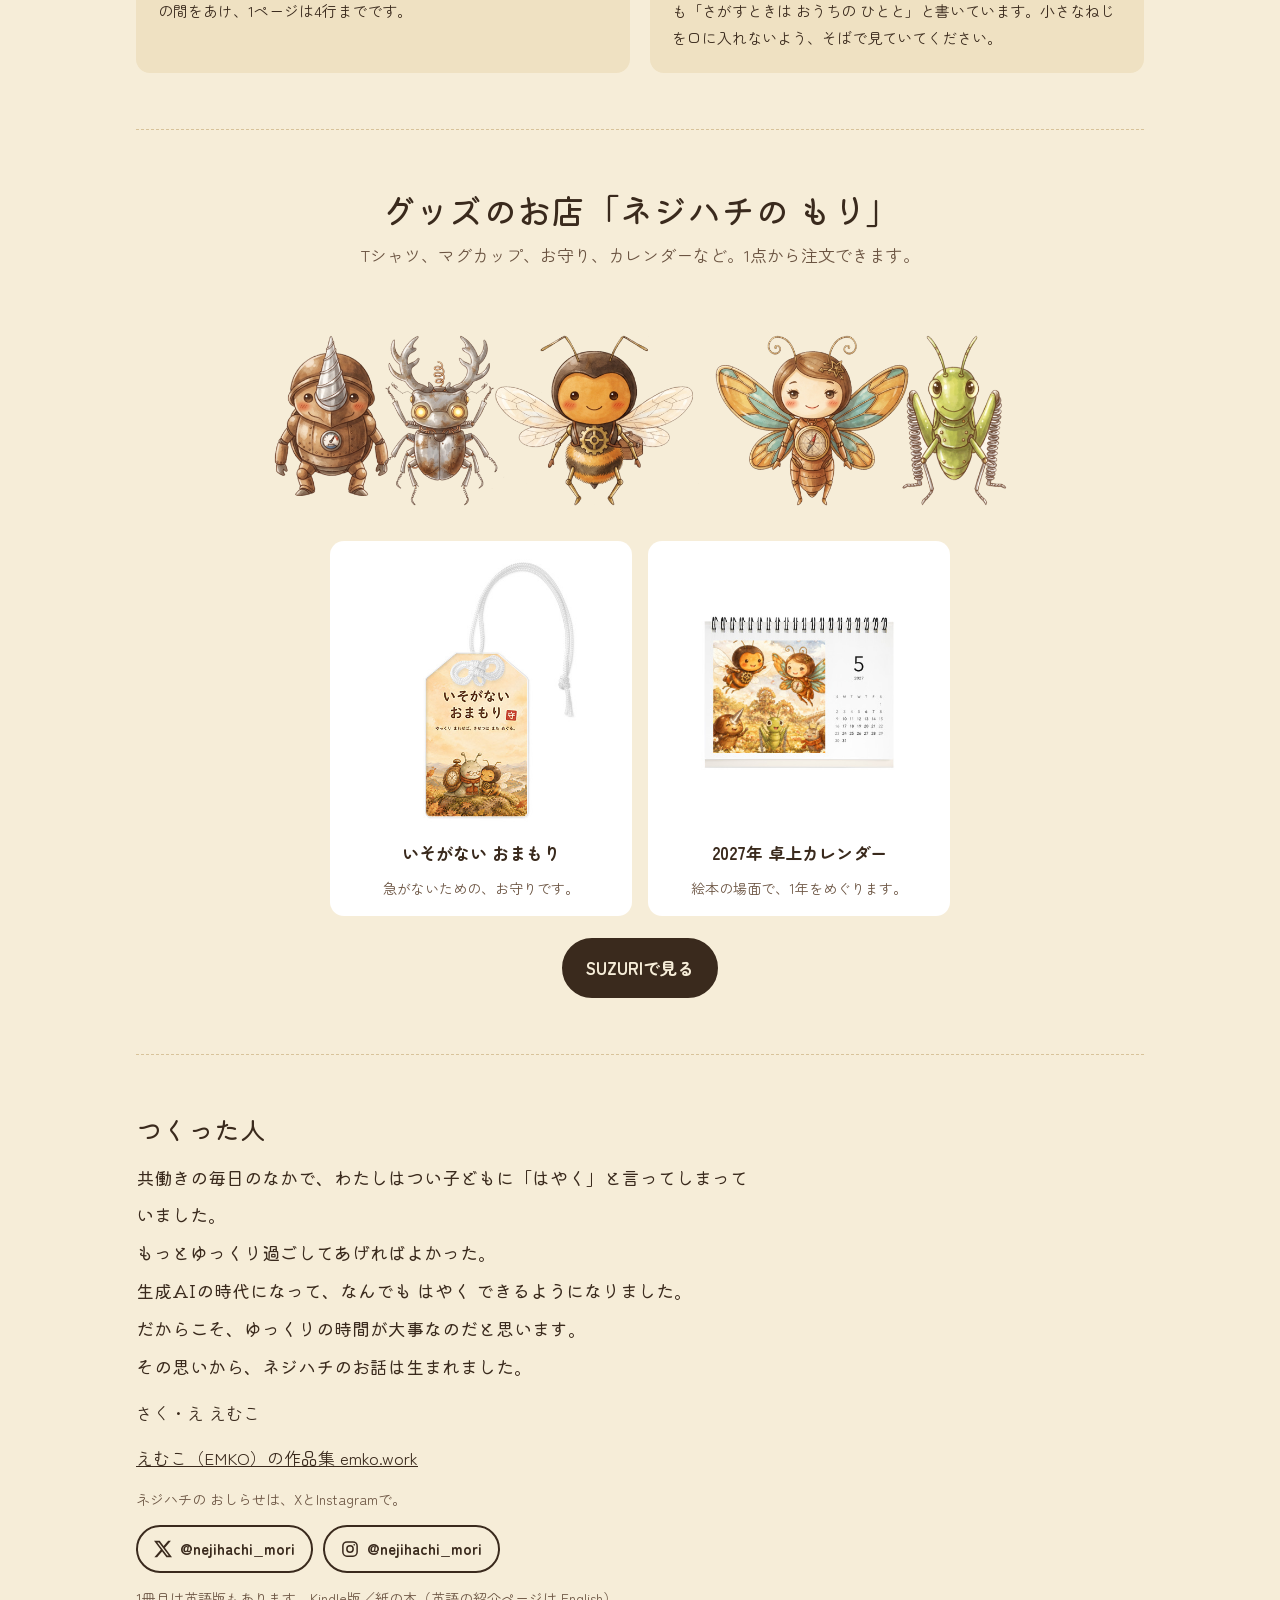
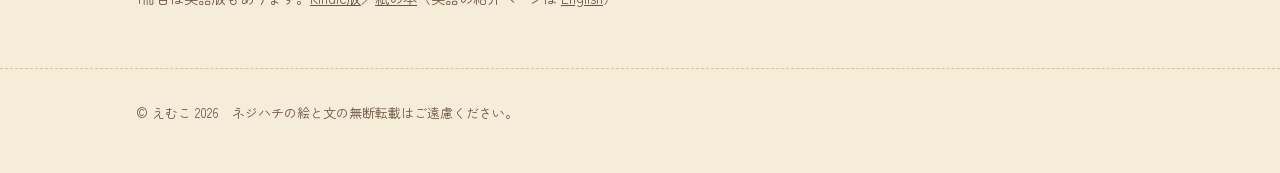
==== commit 73e2c69b: "feat: グッズの欄に、いそがない おまもりと2027年カレンダーを足す 新しく作った2商品を、商品ページへのリンクつきで紹介する。 CSSを変えたので、読み込みの日付の目印も更新した。  Co-A" ====
--- a/index.html
+++ b/index.html
@@ -17,7 +17,7 @@
 <link rel="preconnect" href="https://fonts.googleapis.com">
 <link rel="preconnect" href="https://fonts.gstatic.com" crossorigin>
 <link rel="stylesheet" href="https://fonts.googleapis.com/css2?family=Kiwi+Maru:wght@400;500&family=Zen+Maru+Gothic:wght@400;500;700&display=swap">
-<link rel="stylesheet" href="style.css?v=2026-11-01">
+<link rel="stylesheet" href="style.css?v=2026-11-09">
 
 </head>
 <body>
@@ -214,9 +214,25 @@
     <div class="goods">
       <div class="sec-head">
         <h2>グッズのお店「ネジハチの もり」</h2>
-        <p>Tシャツ、マグカップ、トートバッグ、ステッカーなど。1点から注文できます。</p>
+        <p>Tシャツ、マグカップ、お守り、カレンダーなど。1点から注文できます。</p>
       </div>
       <img src="img/goods.png" alt="ドリオ、デンコ、ネジハチ、ミチル、バネッタが 一列に ならんだ グッズの 絵">
+      <ul class="new-goods">
+        <li>
+          <a href="https://suzuri.jp/nejihachi/21328910/acrylic-omamori/free/clear" target="_blank" rel="noopener">
+            <img src="img/goods-omamori.jpg" width="500" height="500" loading="lazy" alt="「いそがない おまもり」と書かれた、ネジハチとトキばあの アクリルお守り">
+            <span class="name">いそがない おまもり</span>
+          </a>
+          <p>急がないための、お守りです。</p>
+        </li>
+        <li>
+          <a href="https://suzuri.jp/nejihachi/21328792/desk-calendar/2027/white" target="_blank" rel="noopener">
+            <img src="img/goods-calendar.jpg" width="500" height="500" loading="lazy" alt="ネジハチと なかまたちの 絵が入った 2027年の 卓上カレンダー">
+            <span class="name">2027年 卓上カレンダー</span>
+          </a>
+          <p>絵本の場面で、1年をめぐります。</p>
+        </li>
+      </ul>
       <a class="btn primary" href="https://suzuri.jp/nejihachi" target="_blank" rel="noopener">SUZURIで見る</a>
     </div>
   </section>
@@ -224,7 +240,7 @@
   <section id="maker">
     <div class="maker">
       <h2>つくった人</h2>
-      <p class="why">共働きの毎日のなかで、わたしはつい子どもに「はやく」と言ってしまっていました。<br>もっとゆっくり過ごしてあげればよかった。<br>その思いから、ネジハチのお話は生まれました。</p>
+      <p class="why">共働きの毎日のなかで、わたしはつい子どもに「はやく」と言ってしまっていました。<br>もっとゆっくり過ごしてあげればよかった。<br>生成AIの時代になって、なんでも はやく できるようになりました。<br>だからこそ、ゆっくりの時間が大事なのだと思います。<br>その思いから、ネジハチのお話は生まれました。</p>
       <p>さく・え えむこ</p>
       <p><a href="https://emko.work/" target="_blank" rel="noopener">えむこ（EMKO）の作品集 emko.work</a></p>
       <p class="note">ネジハチの おしらせは、XとInstagramで。</p>
--- a/style.css
+++ b/style.css
@@ -114,7 +114,12 @@
 
 /* goods */
 .goods { display: grid; gap: 22px; justify-items: center; text-align: center; }
-.goods img { width: 100%; max-width: 760px; }
+.goods img { width: 100%; max-width: 760px; height: auto; }
+.new-goods { list-style: none; padding: 0; margin: 0; width: 100%; max-width: 620px; display: grid; grid-template-columns: repeat(2, minmax(0, 1fr)); gap: 16px; }
+.new-goods li { background: #fff; border-radius: 14px; padding: 14px; display: grid; gap: 6px; align-content: start; }
+.new-goods a { display: grid; gap: 8px; color: inherit; text-decoration: none; }
+.new-goods .name { font-size: 17px; font-weight: 700; word-break: keep-all; }
+.new-goods p { font-size: 14px; color: var(--ink-soft); }
 
 /* maker */
 .maker { display: grid; gap: 12px; max-width: 36em; }
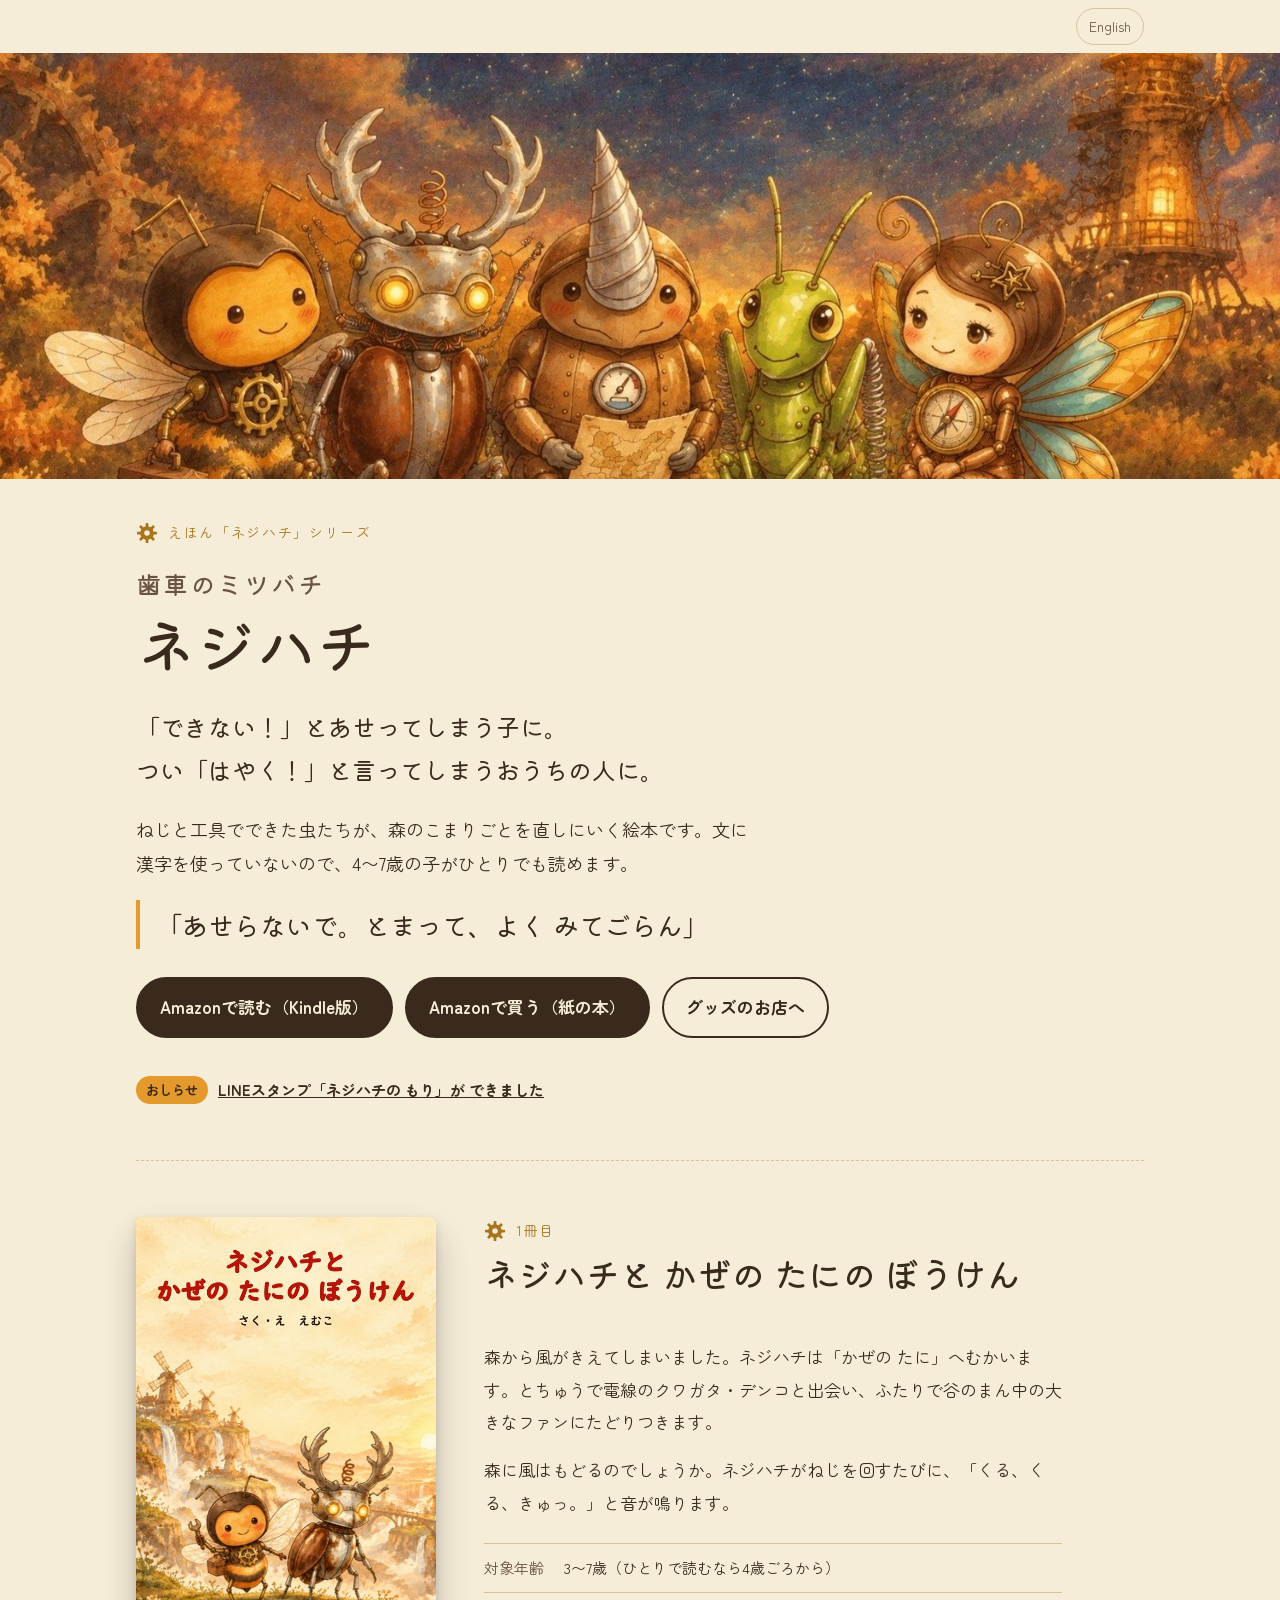
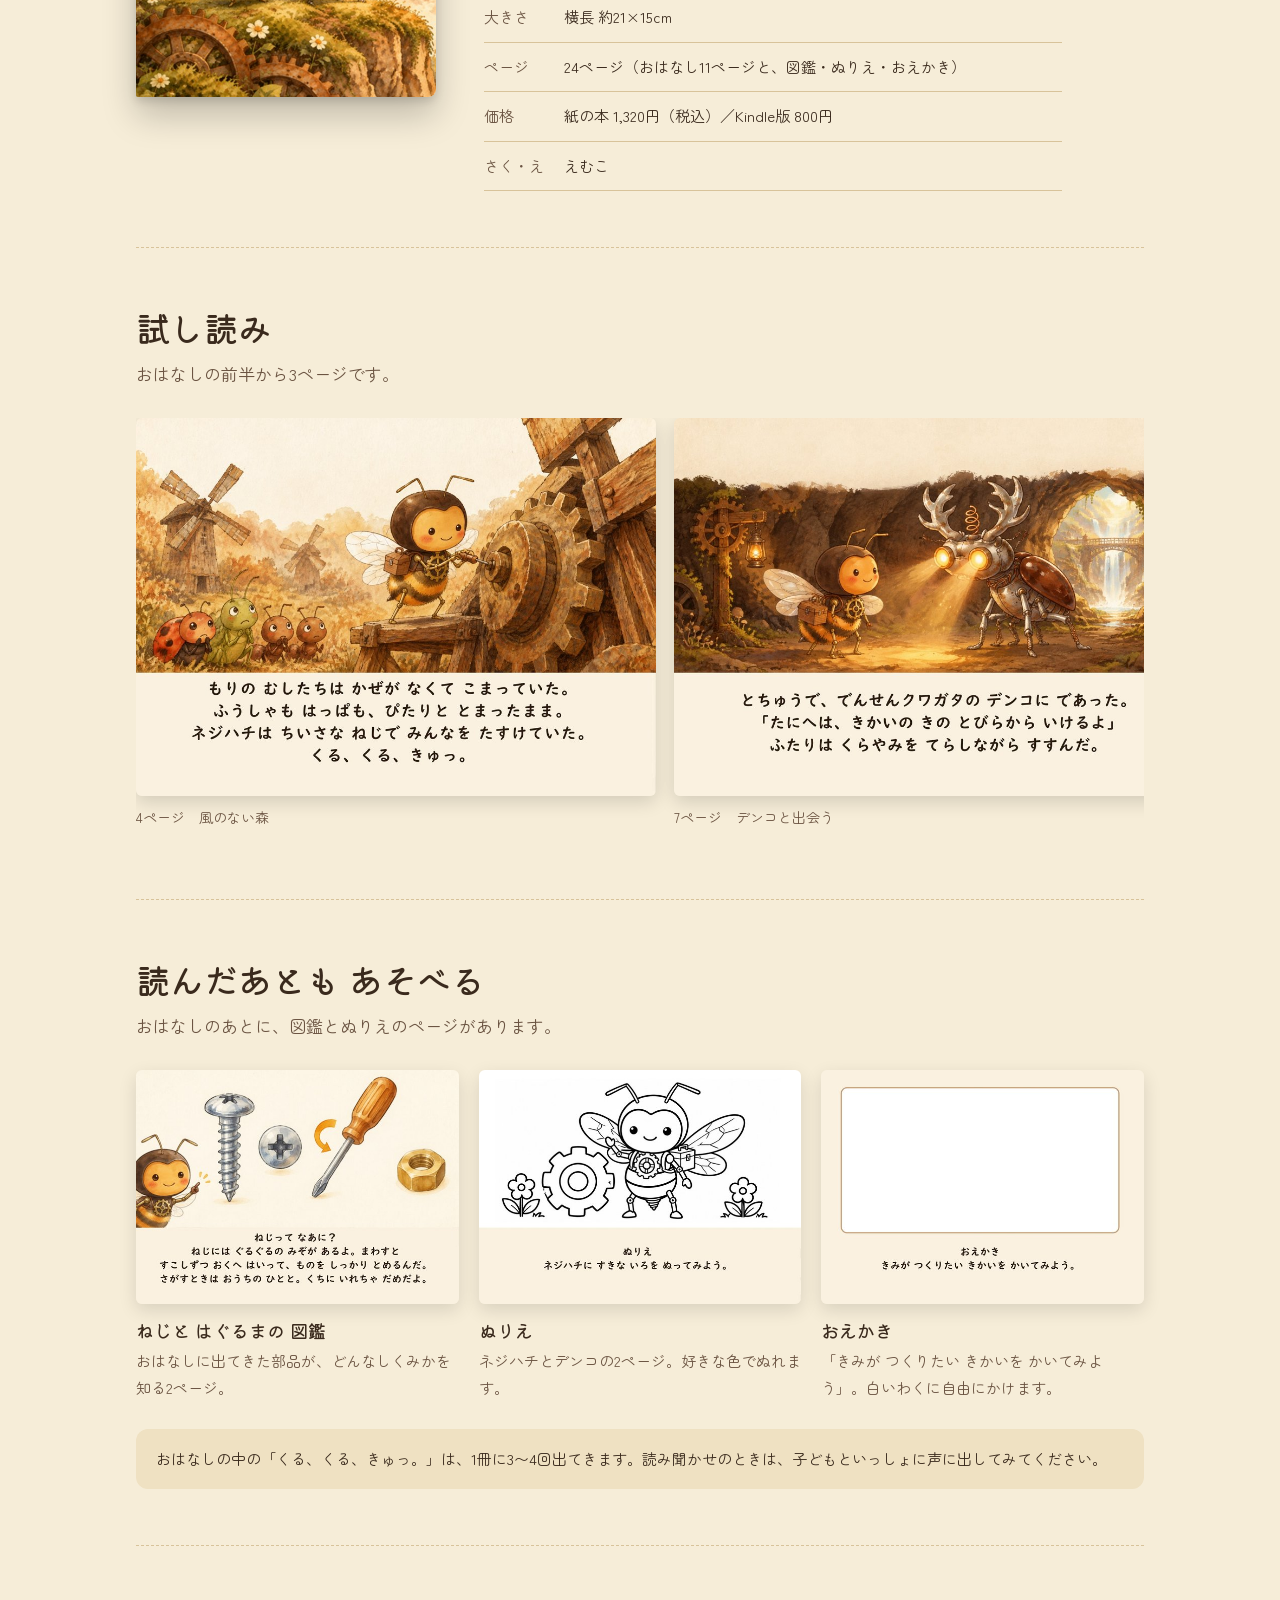
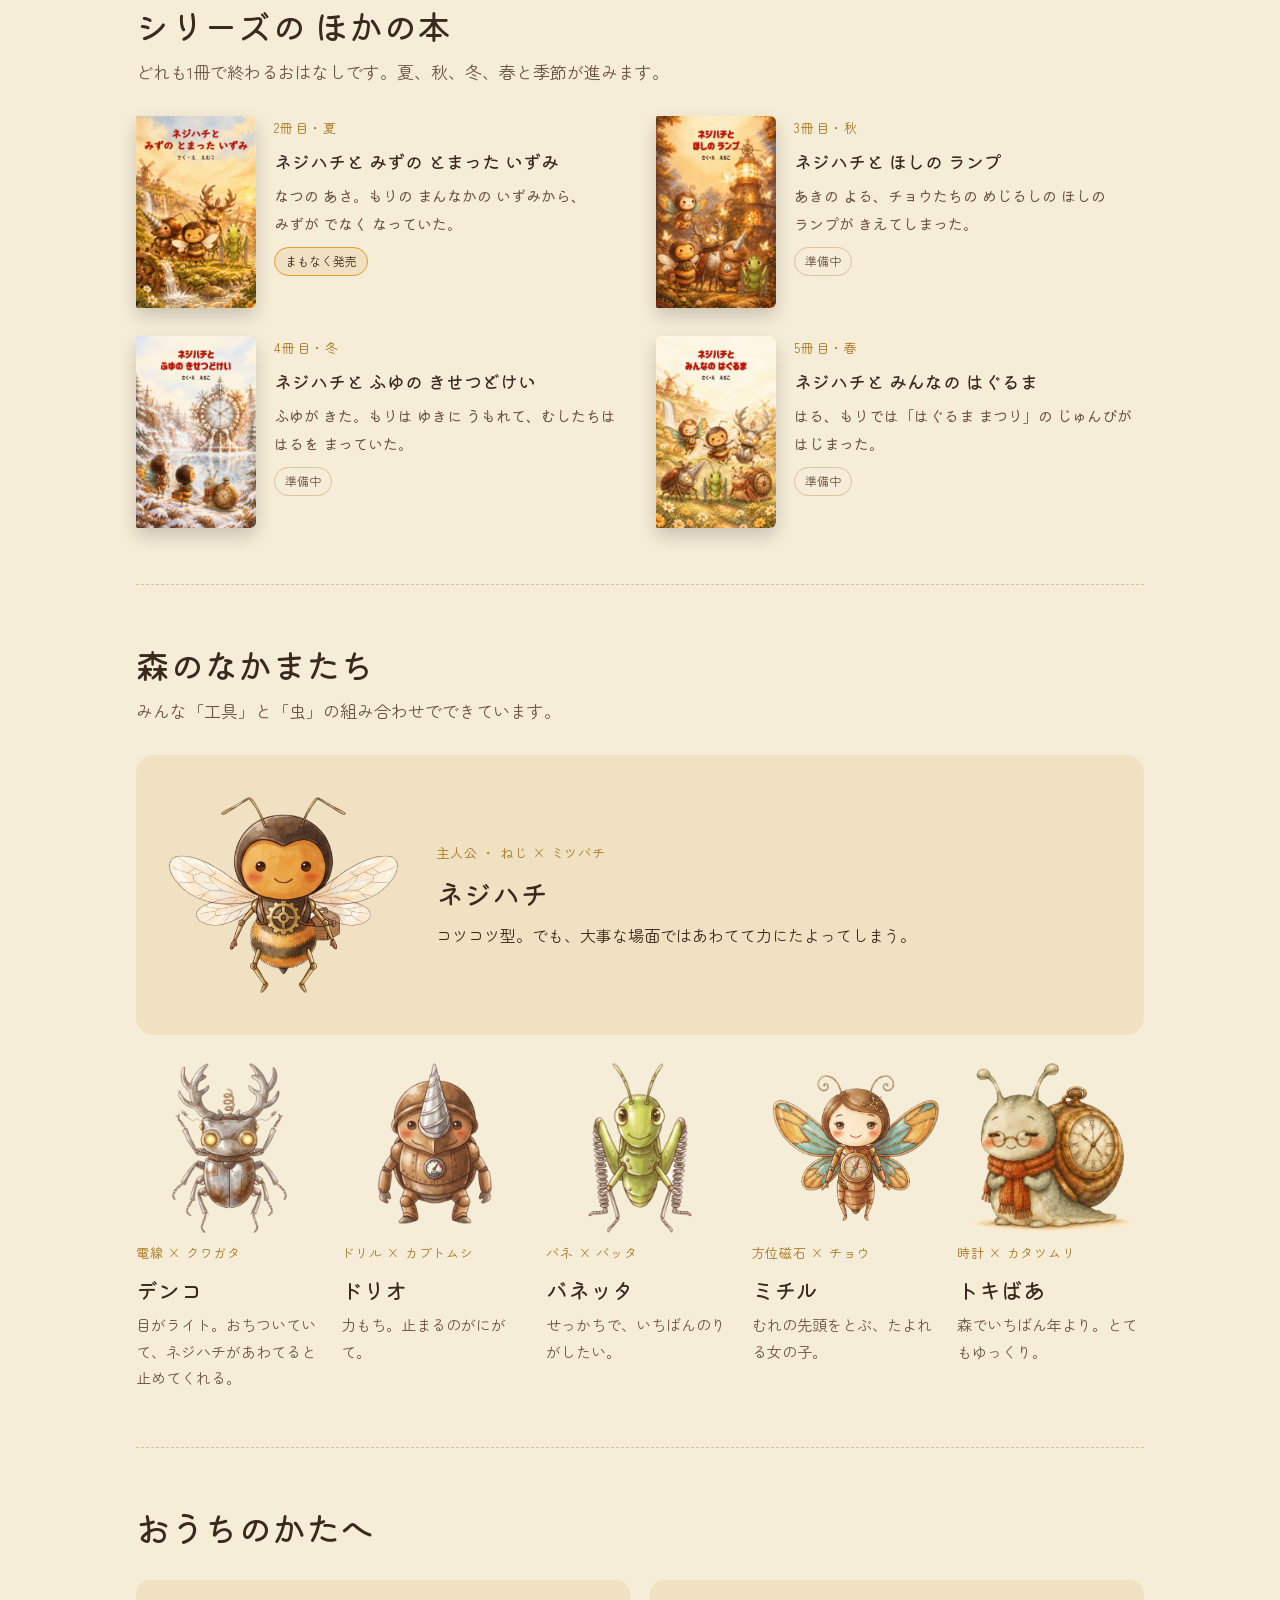
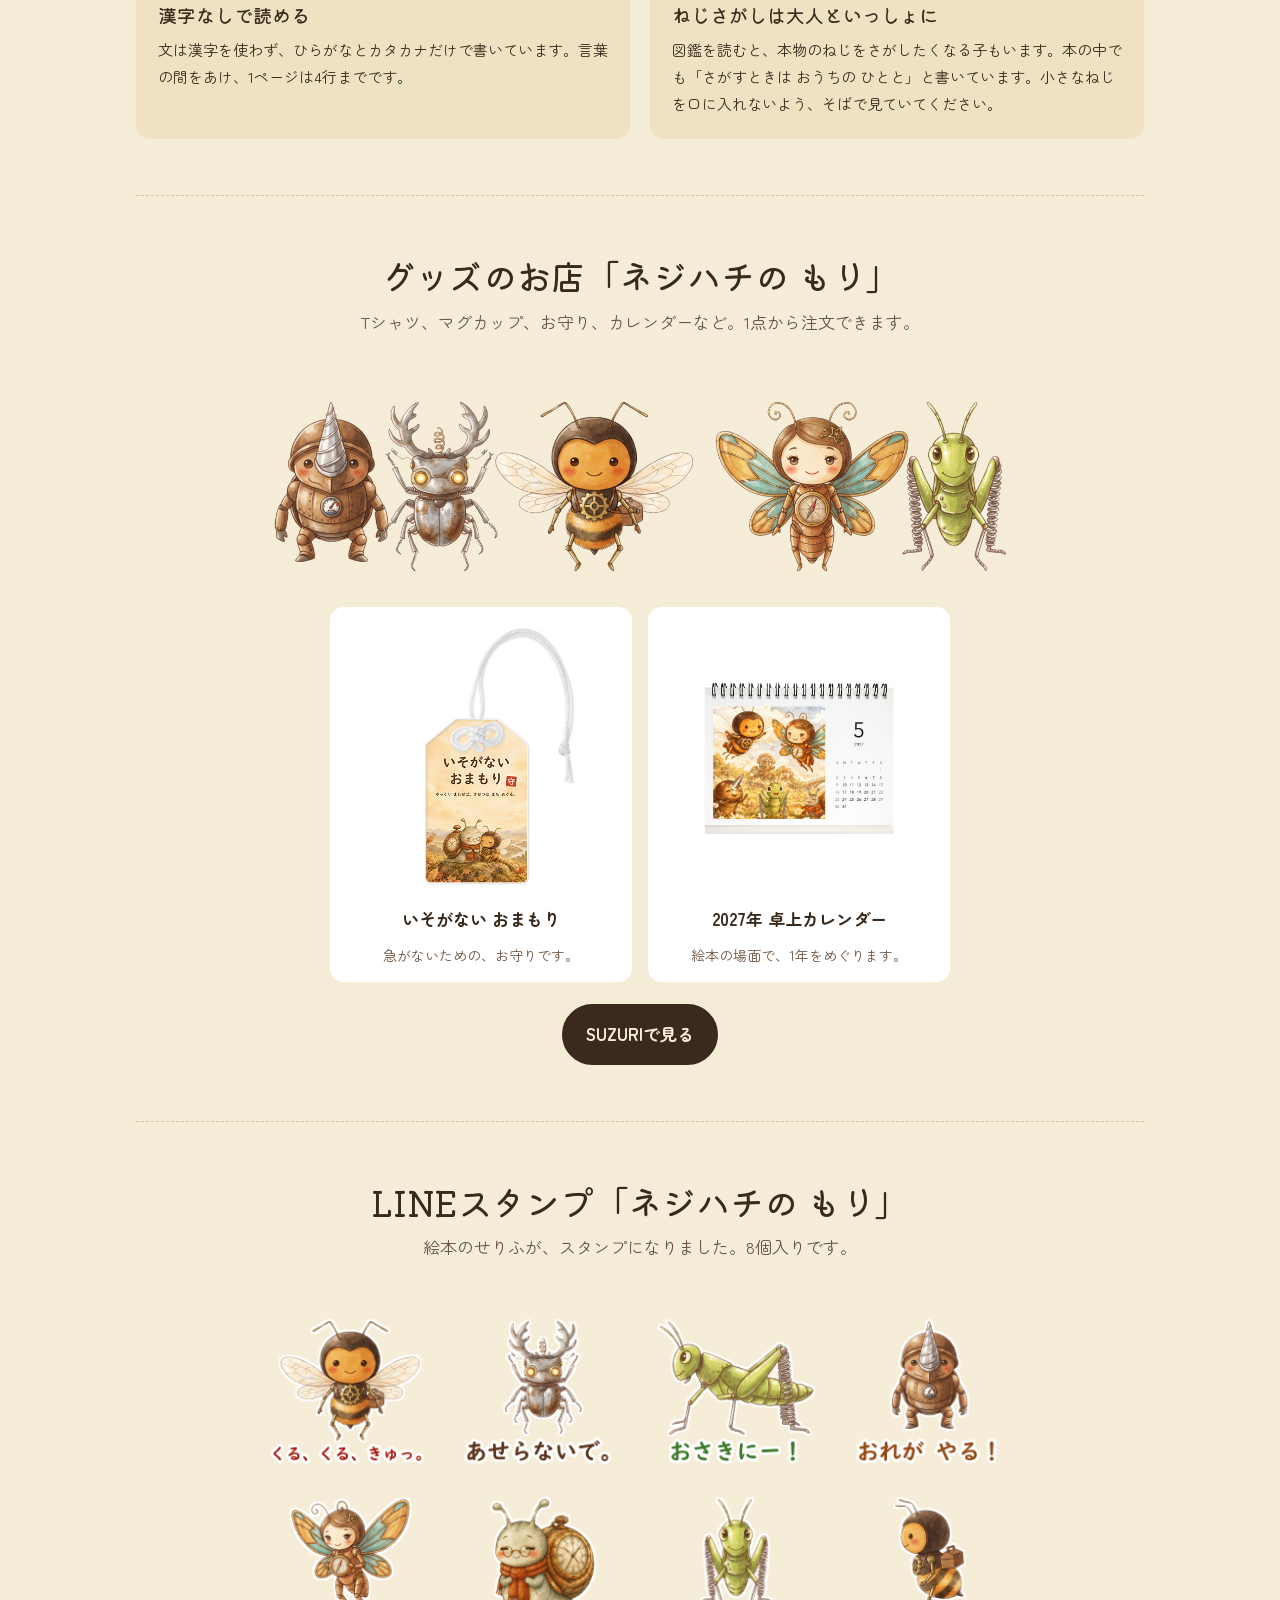
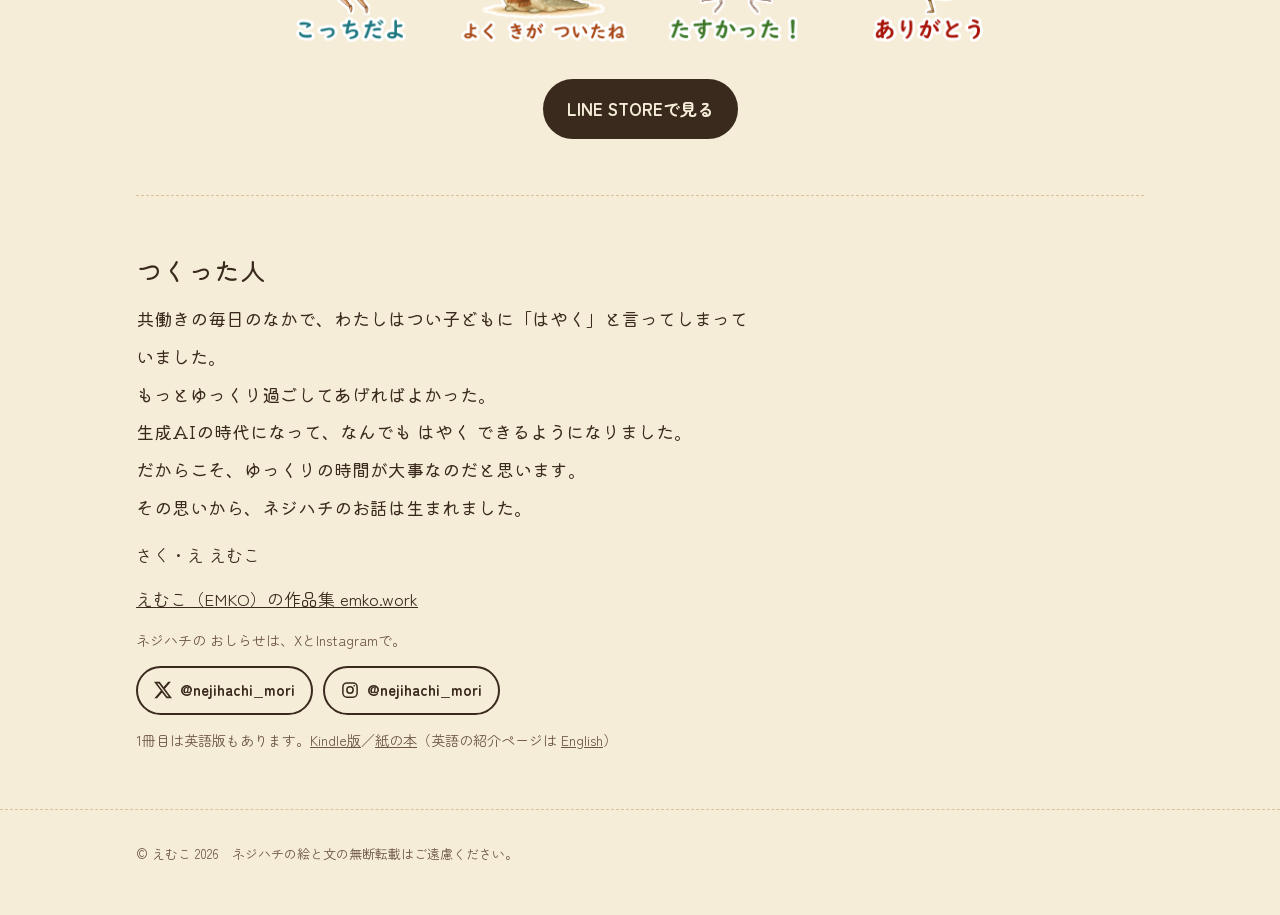
==== commit c817f0b9: "feat: LINEスタンプ「ネジハチの もり」の発売のお知らせを足す - ページ上のボタンの下に「おしらせ」の1行を足し、スタンプの欄へ飛べるようにした - グッズの欄の下に、8個のスタンプとLIN" ====
--- a/index.html
+++ b/index.html
@@ -17,7 +17,7 @@
 <link rel="preconnect" href="https://fonts.googleapis.com">
 <link rel="preconnect" href="https://fonts.gstatic.com" crossorigin>
 <link rel="stylesheet" href="https://fonts.googleapis.com/css2?family=Kiwi+Maru:wght@400;500&family=Zen+Maru+Gothic:wght@400;500;700&display=swap">
-<link rel="stylesheet" href="style.css?v=2026-11-09">
+<link rel="stylesheet" href="style.css?v=2026-11-13b">
 
 </head>
 <body>
@@ -54,6 +54,7 @@
       <a class="btn primary" href="https://www.amazon.co.jp/dp/B0HPNN215L" target="_blank" rel="noopener">Amazonで買う（紙の本）</a>
       <a class="btn" href="https://suzuri.jp/nejihachi" target="_blank" rel="noopener">グッズのお店へ</a>
     </div>
+    <p class="news"><span>おしらせ</span><a href="#line">LINEスタンプ「ネジハチの もり」が できました</a></p>
   </header>
 
   <section id="story">
@@ -237,6 +238,26 @@
     </div>
   </section>
 
+  <section id="line">
+    <div class="line-stamp">
+      <div class="sec-head">
+        <h2>LINEスタンプ「ネジハチの もり」</h2>
+        <p>絵本のせりふが、スタンプになりました。8個入りです。</p>
+      </div>
+      <ul class="stamps">
+        <li><img src="img/line-01.png" width="370" height="320" loading="lazy" alt="ネジハチ「くる、くる、きゅっ。」"></li>
+        <li><img src="img/line-02.png" width="370" height="320" loading="lazy" alt="デンコ「あせらないで。」"></li>
+        <li><img src="img/line-03.png" width="370" height="320" loading="lazy" alt="バネッタ「おさきにー！」"></li>
+        <li><img src="img/line-04.png" width="370" height="320" loading="lazy" alt="ドリオ「おれが やる！」"></li>
+        <li><img src="img/line-05.png" width="370" height="320" loading="lazy" alt="ミチル「こっちだよ」"></li>
+        <li><img src="img/line-06.png" width="370" height="320" loading="lazy" alt="トキばあ「よく きが ついたね」"></li>
+        <li><img src="img/line-07.png" width="370" height="320" loading="lazy" alt="バネッタ「たすかった！」"></li>
+        <li><img src="img/line-08.png" width="370" height="320" loading="lazy" alt="ネジハチ「ありがとう」"></li>
+      </ul>
+      <a class="btn primary" href="https://store.line.me/stickershop/product/37888417/ja" target="_blank" rel="noopener">LINE STOREで見る</a>
+    </div>
+  </section>
+
   <section id="maker">
     <div class="maker">
       <h2>つくった人</h2>
--- a/style.css
+++ b/style.css
@@ -116,10 +116,22 @@
 .goods { display: grid; gap: 22px; justify-items: center; text-align: center; }
 .goods img { width: 100%; max-width: 760px; height: auto; }
 .new-goods { list-style: none; padding: 0; margin: 0; width: 100%; max-width: 620px; display: grid; grid-template-columns: repeat(2, minmax(0, 1fr)); gap: 16px; }
-.new-goods li { background: #fff; border-radius: 14px; padding: 14px; display: grid; gap: 6px; align-content: start; }
+/* カードは写真に合わせて常に白地。ダークモードでも字を濃い茶にする（明るい字だと読めない） */
+.new-goods li { background: #fff; color: #3a2a1d; border-radius: 14px; padding: 14px; display: grid; gap: 6px; align-content: start; }
 .new-goods a { display: grid; gap: 8px; color: inherit; text-decoration: none; }
 .new-goods .name { font-size: 17px; font-weight: 700; word-break: keep-all; }
-.new-goods p { font-size: 14px; color: var(--ink-soft); }
+.new-goods p { font-size: 14px; color: #6b5442; }
+
+/* おしらせ（ヒーローの下の1行） */
+.news { margin-top: 18px; display: flex; flex-wrap: wrap; align-items: center; gap: 10px; font-size: 15px; }
+.news span { padding: 2px 10px; border-radius: 999px; background: var(--honey); color: #3a2a1d; font-size: 13px; font-weight: 700; }
+.news a { color: var(--ink); font-weight: 700; }
+
+/* LINEスタンプ：スタンプは白いふち付きの透明PNGなので、明るい地でも暗い地でもそのまま置ける */
+.line-stamp { display: grid; gap: 22px; justify-items: center; text-align: center; }
+.stamps { list-style: none; padding: 0; margin: 0; width: 100%; max-width: 760px; display: grid; grid-template-columns: repeat(4, minmax(0, 1fr)); gap: 12px; }
+.stamps img { width: 100%; height: auto; }
+@media (max-width: 520px) { .stamps { grid-template-columns: repeat(2, minmax(0, 1fr)); } }
 
 /* maker */
 .maker { display: grid; gap: 12px; max-width: 36em; }
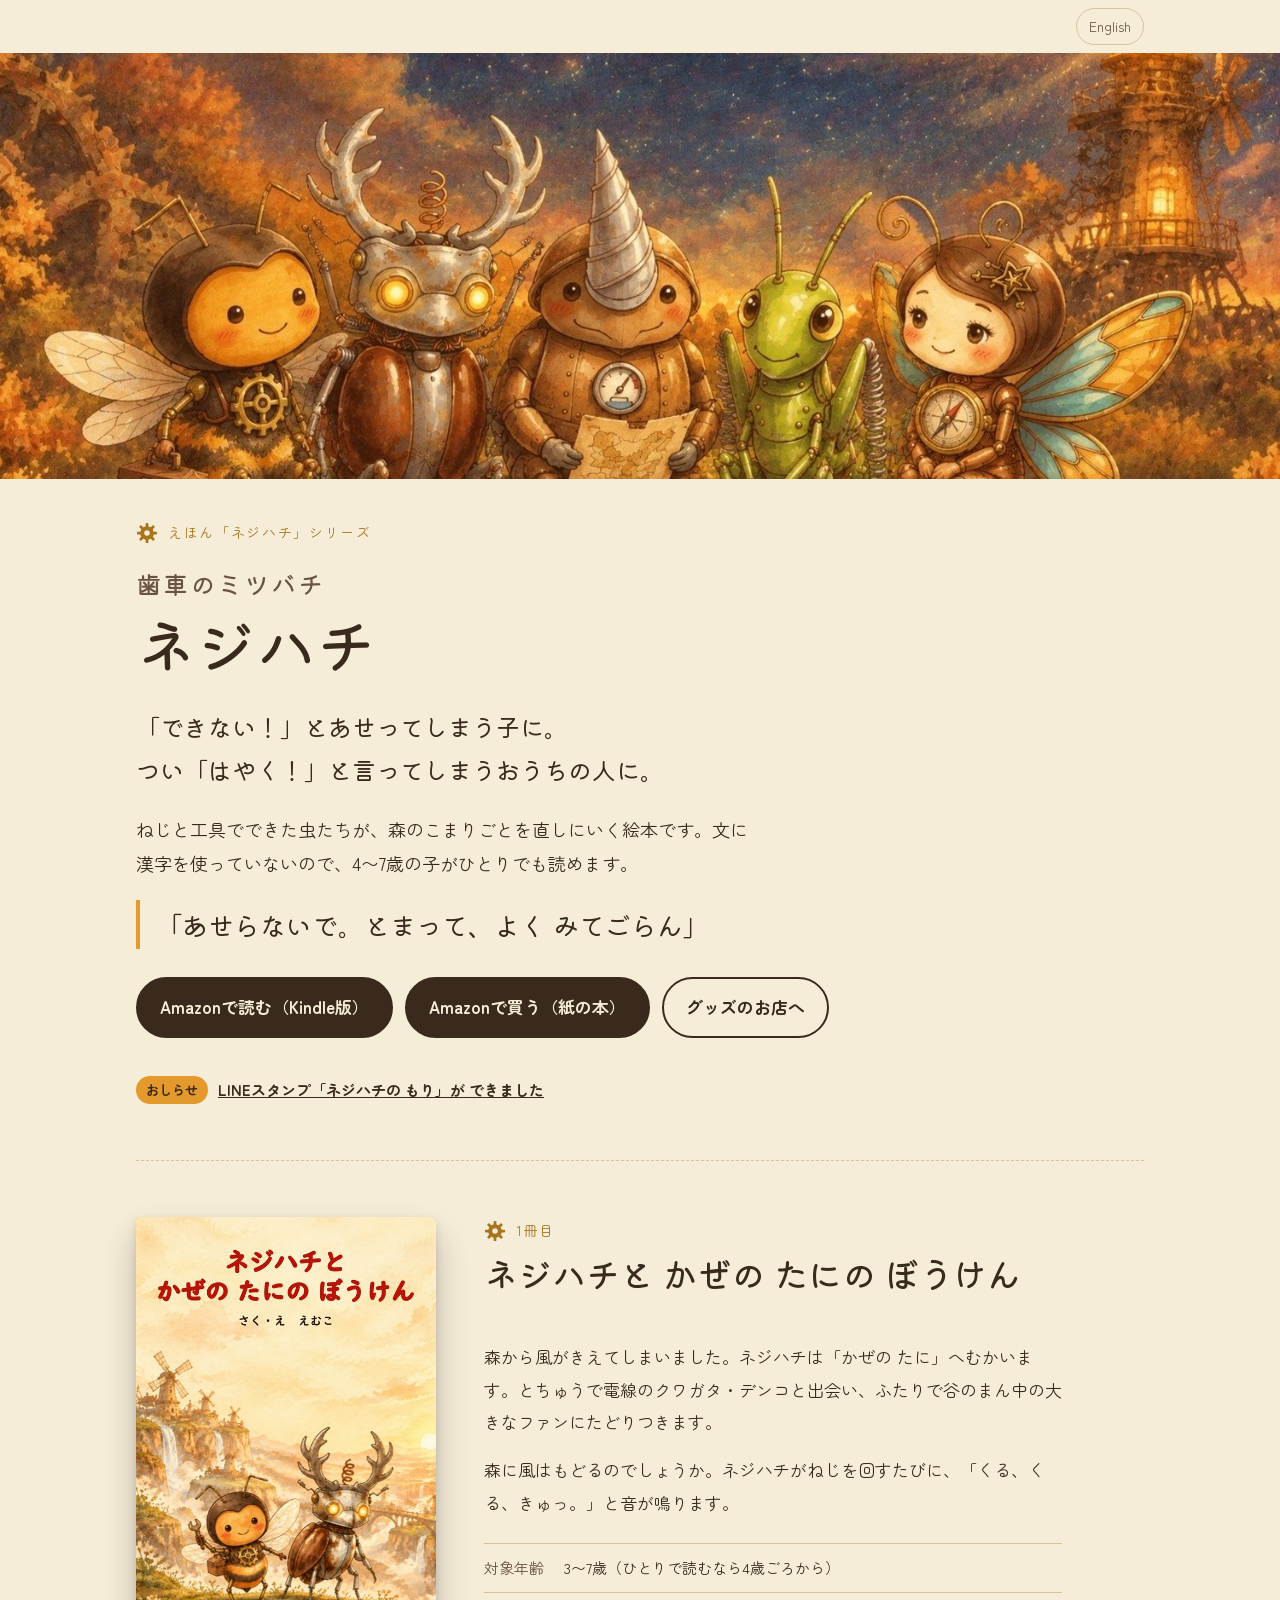
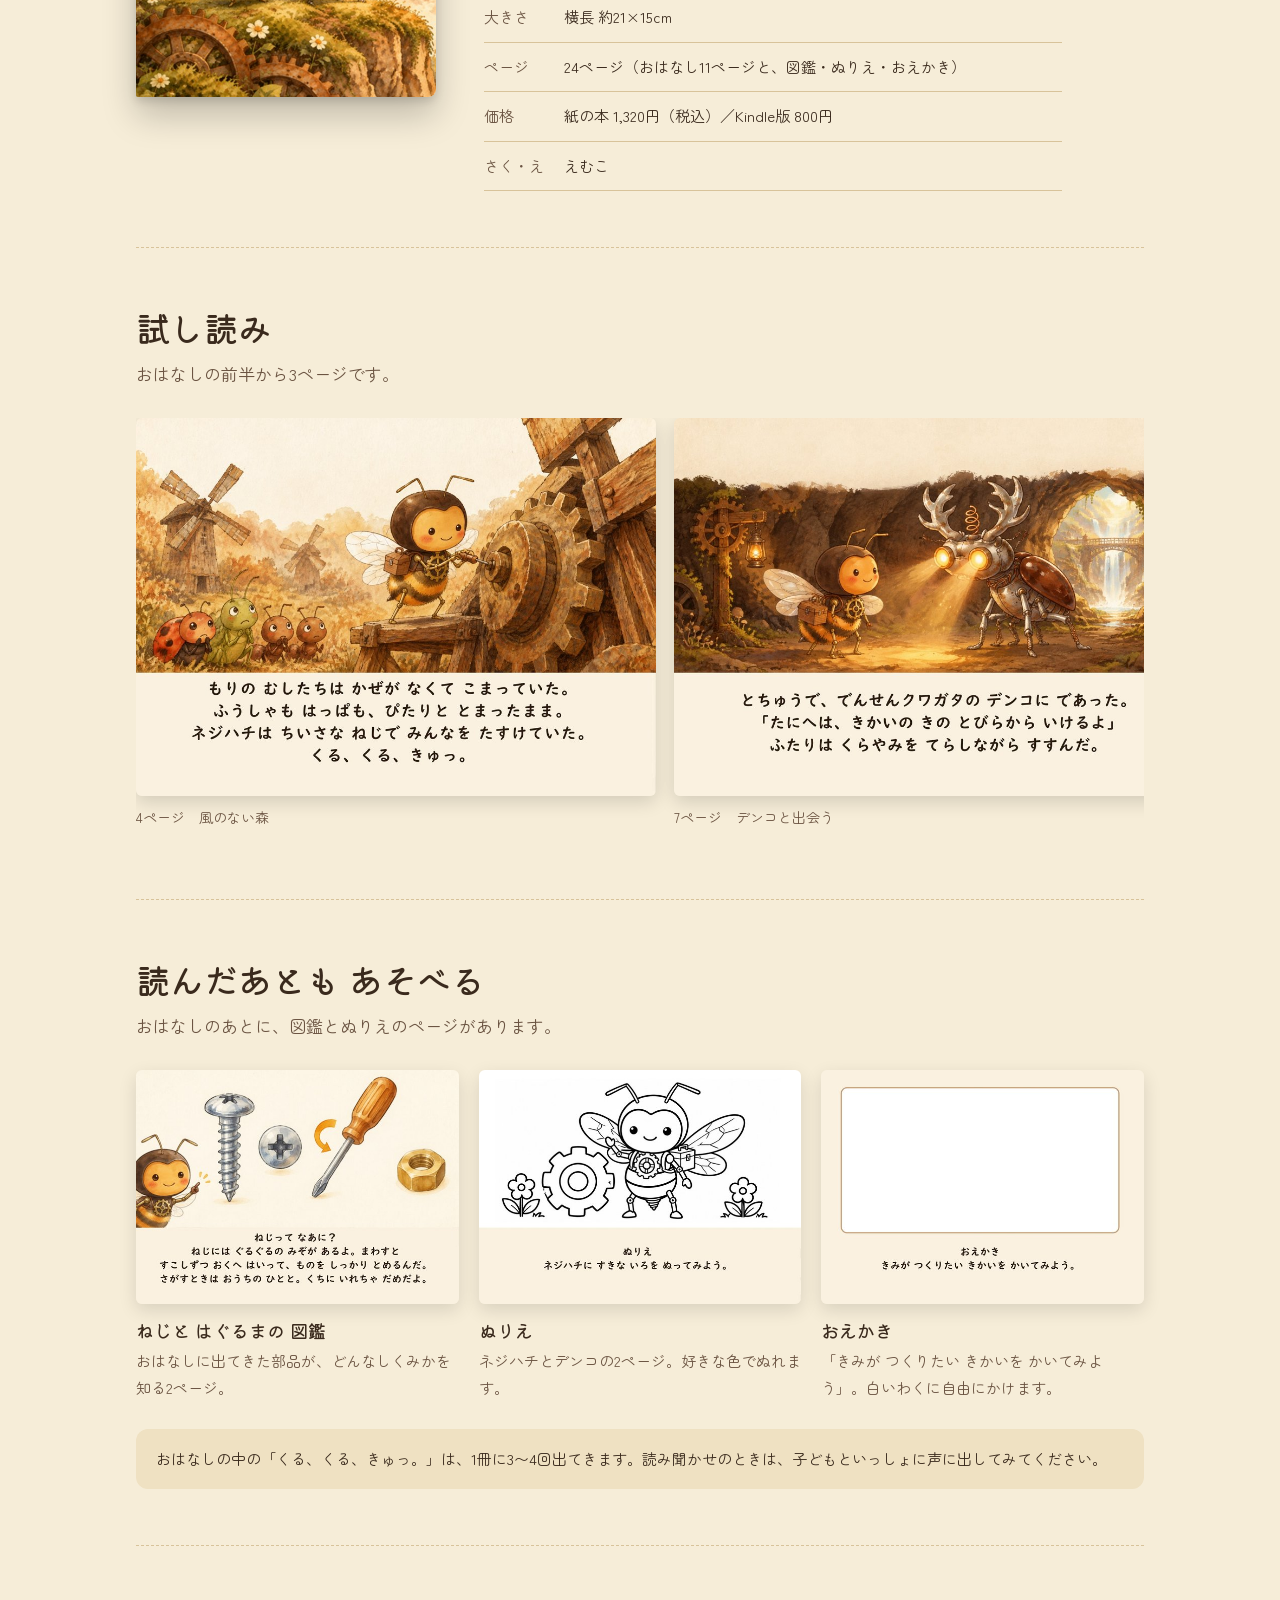
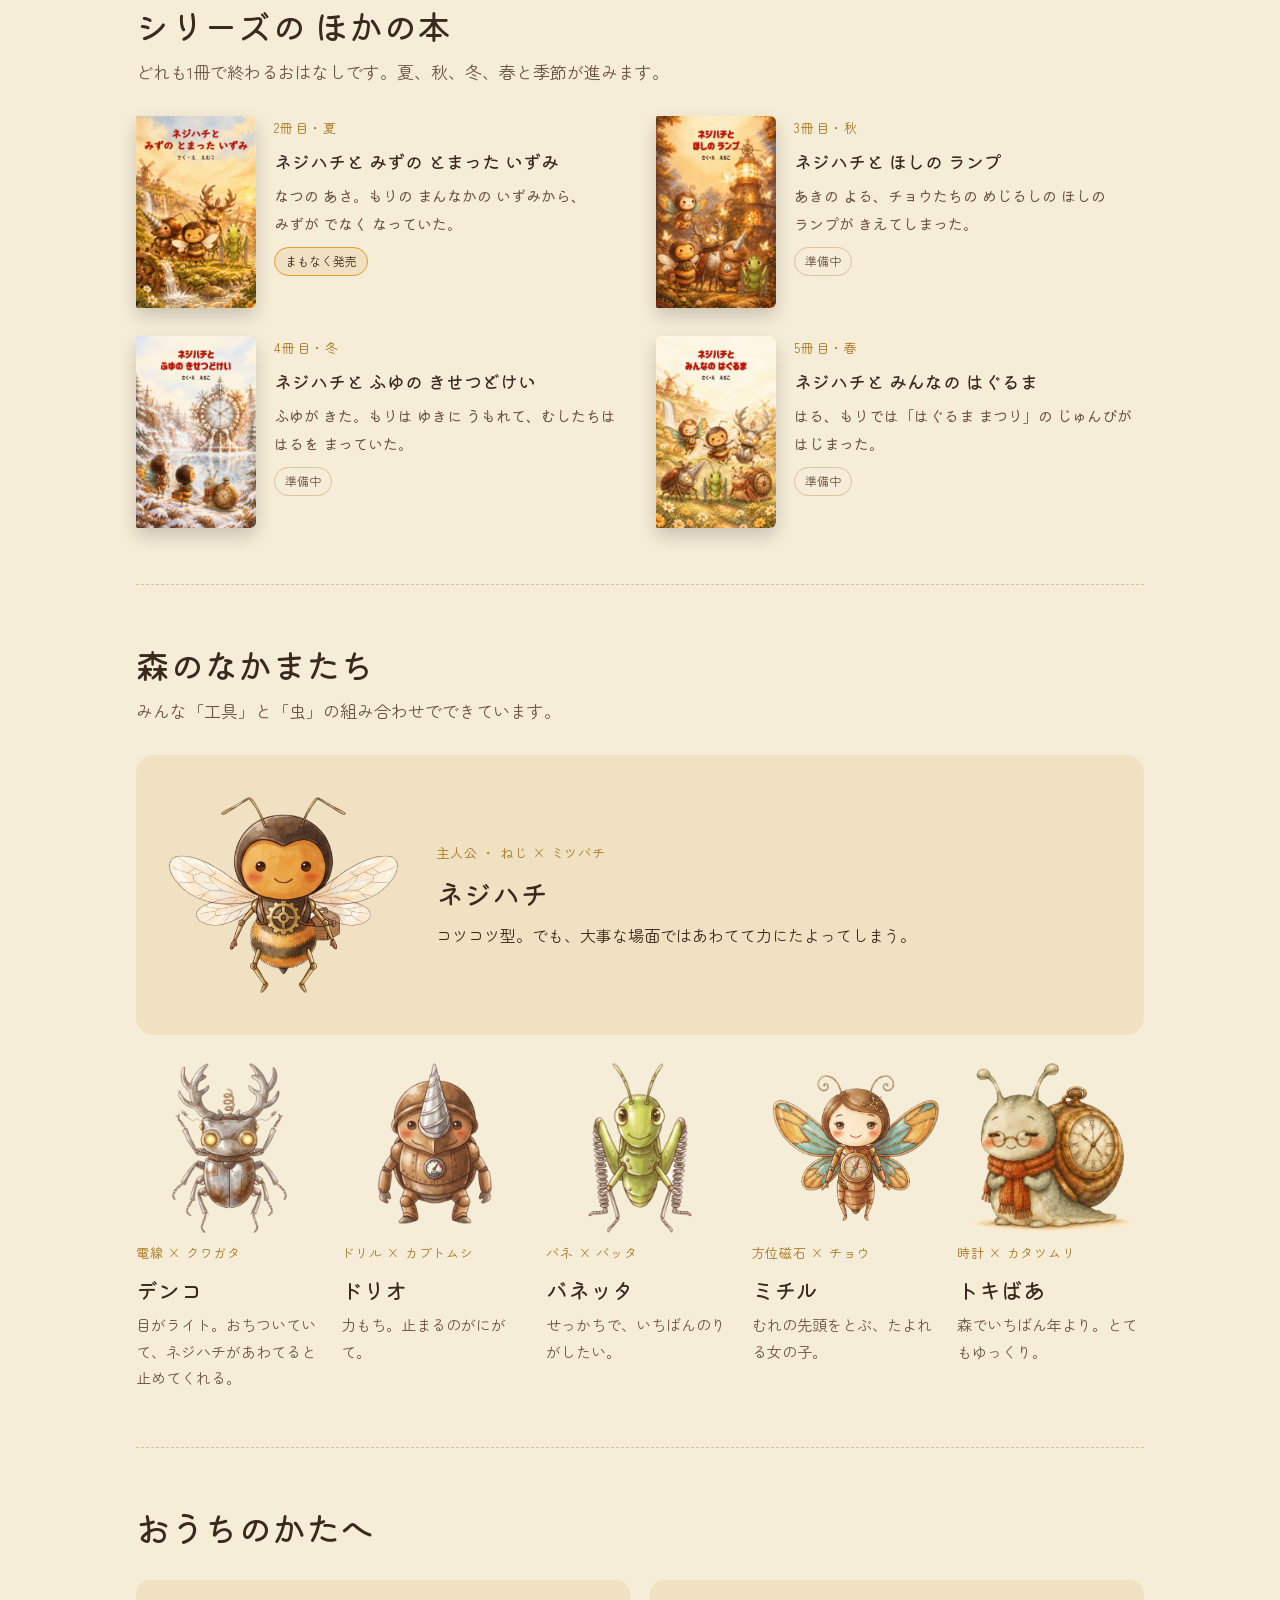
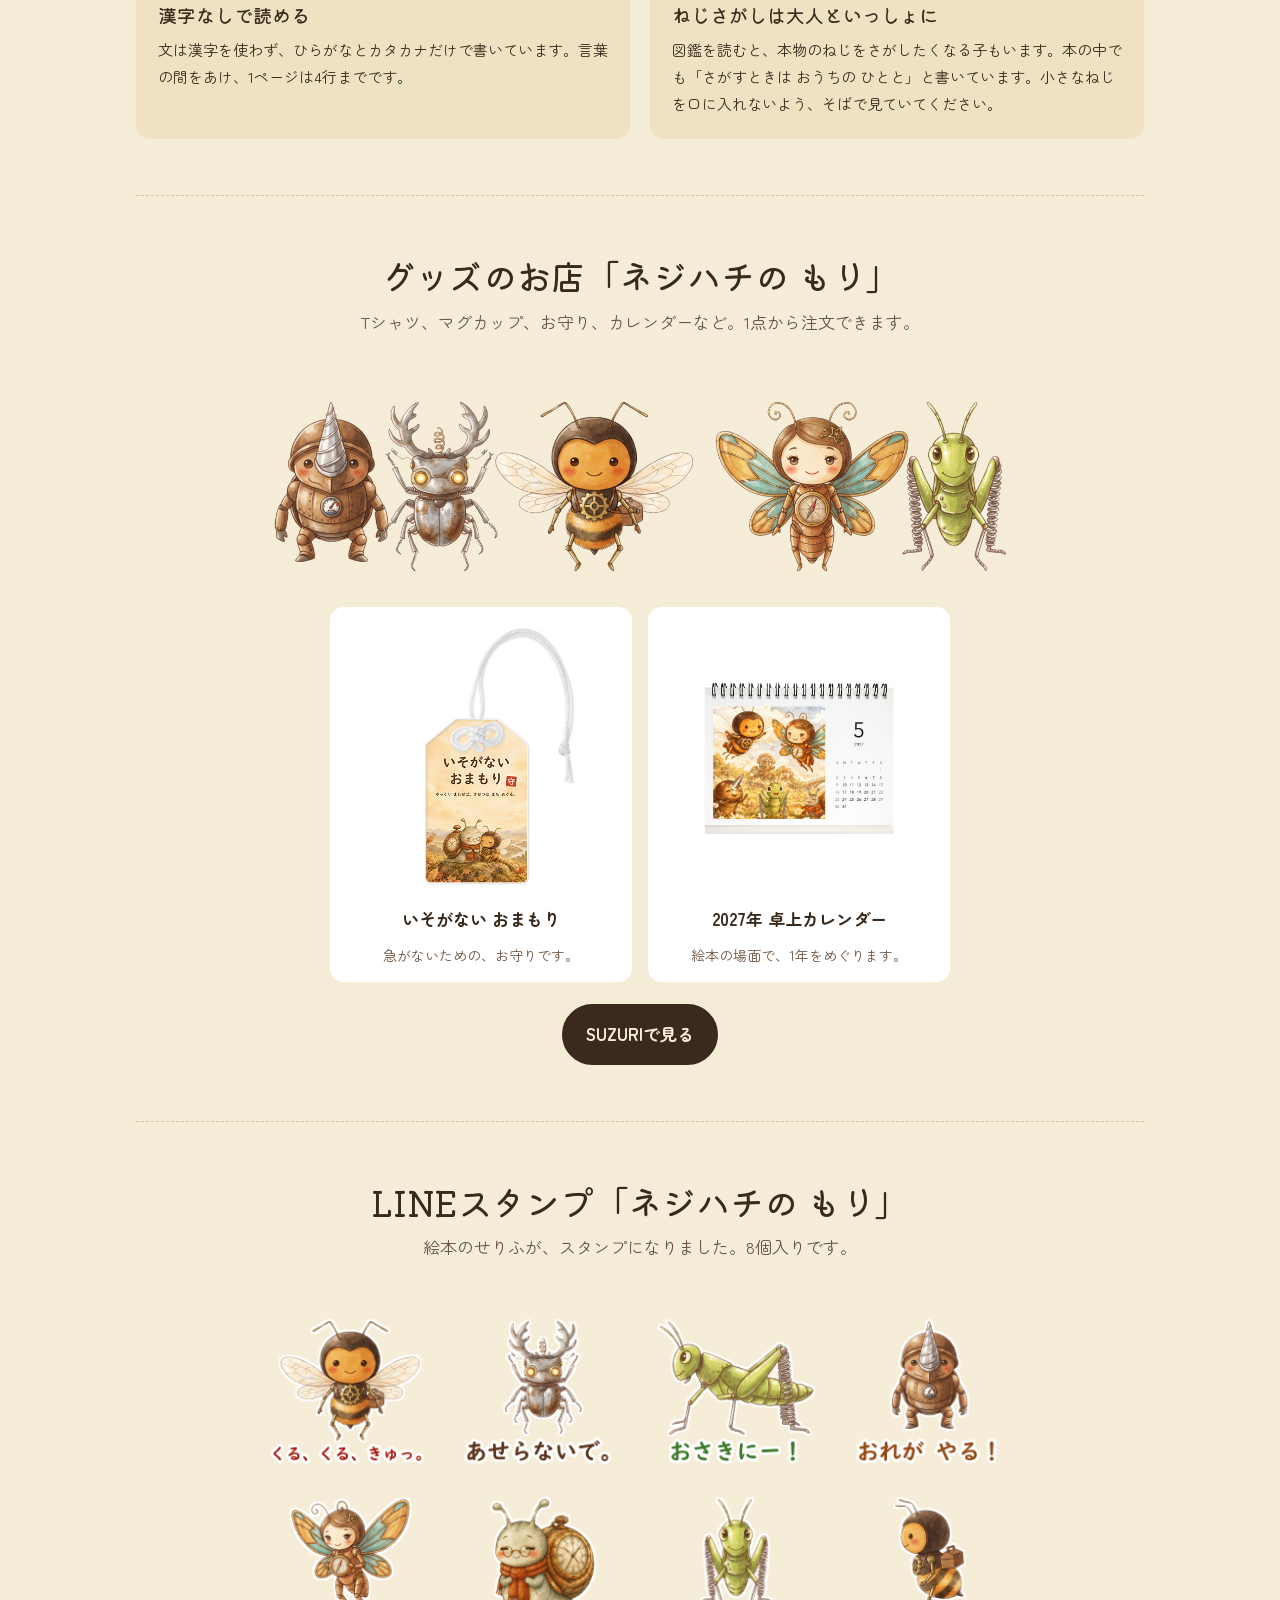
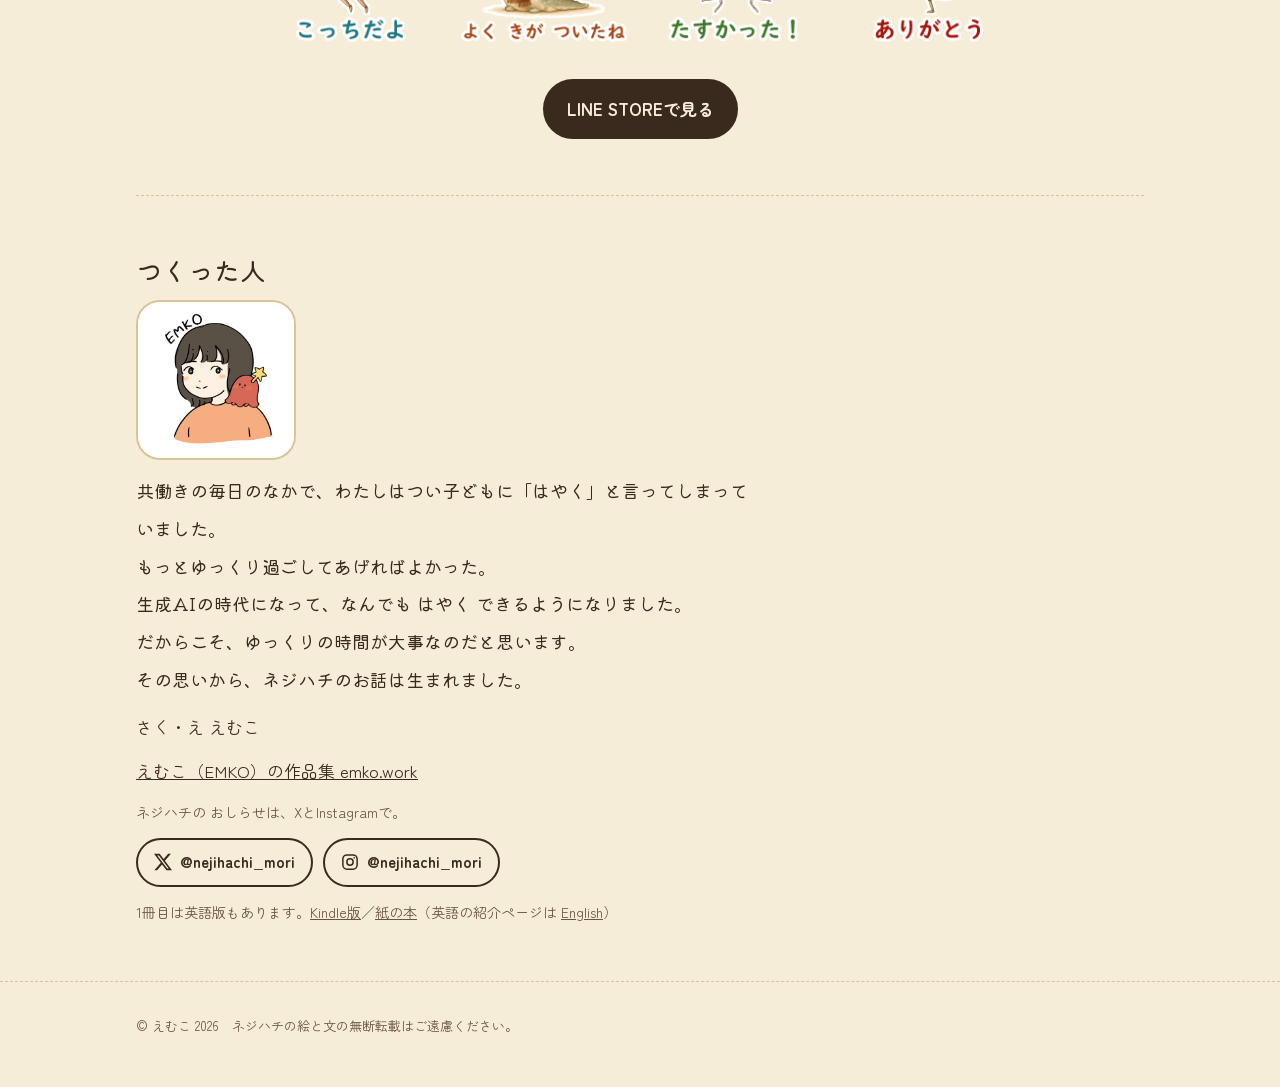
==== commit a43fd777: "feat: 「つくった人」にプロフィールの絵を足す 日本語と英語の紹介ページの両方に、えむこの にがおえ（480px）を入れた。 左上の「EMKO」の字が切れないように、丸ではなく角の丸い四角で見せる" ====
--- a/index.html
+++ b/index.html
@@ -17,7 +17,7 @@
 <link rel="preconnect" href="https://fonts.googleapis.com">
 <link rel="preconnect" href="https://fonts.gstatic.com" crossorigin>
 <link rel="stylesheet" href="https://fonts.googleapis.com/css2?family=Kiwi+Maru:wght@400;500&family=Zen+Maru+Gothic:wght@400;500;700&display=swap">
-<link rel="stylesheet" href="style.css?v=2026-11-13b">
+<link rel="stylesheet" href="style.css?v=2026-11-15">
 
 </head>
 <body>
@@ -261,6 +261,7 @@
   <section id="maker">
     <div class="maker">
       <h2>つくった人</h2>
+      <img class="avatar" src="img/emko.jpg" width="160" height="160" loading="lazy" alt="えむこの にがおえ。肩に 赤い キャラクターが のっている">
       <p class="why">共働きの毎日のなかで、わたしはつい子どもに「はやく」と言ってしまっていました。<br>もっとゆっくり過ごしてあげればよかった。<br>生成AIの時代になって、なんでも はやく できるようになりました。<br>だからこそ、ゆっくりの時間が大事なのだと思います。<br>その思いから、ネジハチのお話は生まれました。</p>
       <p>さく・え えむこ</p>
       <p><a href="https://emko.work/" target="_blank" rel="noopener">えむこ（EMKO）の作品集 emko.work</a></p>
--- a/style.css
+++ b/style.css
@@ -135,6 +135,7 @@
 
 /* maker */
 .maker { display: grid; gap: 12px; max-width: 36em; }
+.avatar { width: 160px; height: auto; border-radius: 24px; border: 2px solid var(--line); background: #fff; }
 .note { font-size: 14px; color: var(--ink-soft); }
 .sns { display: flex; flex-wrap: wrap; gap: 10px; list-style: none; margin: 0; padding: 0; }
 .sns a { display: inline-flex; align-items: center; gap: 8px; padding: 8px 16px; border-radius: 999px; border: 2px solid var(--ink); color: var(--ink); font-size: 15px; font-weight: 700; text-decoration: none; }
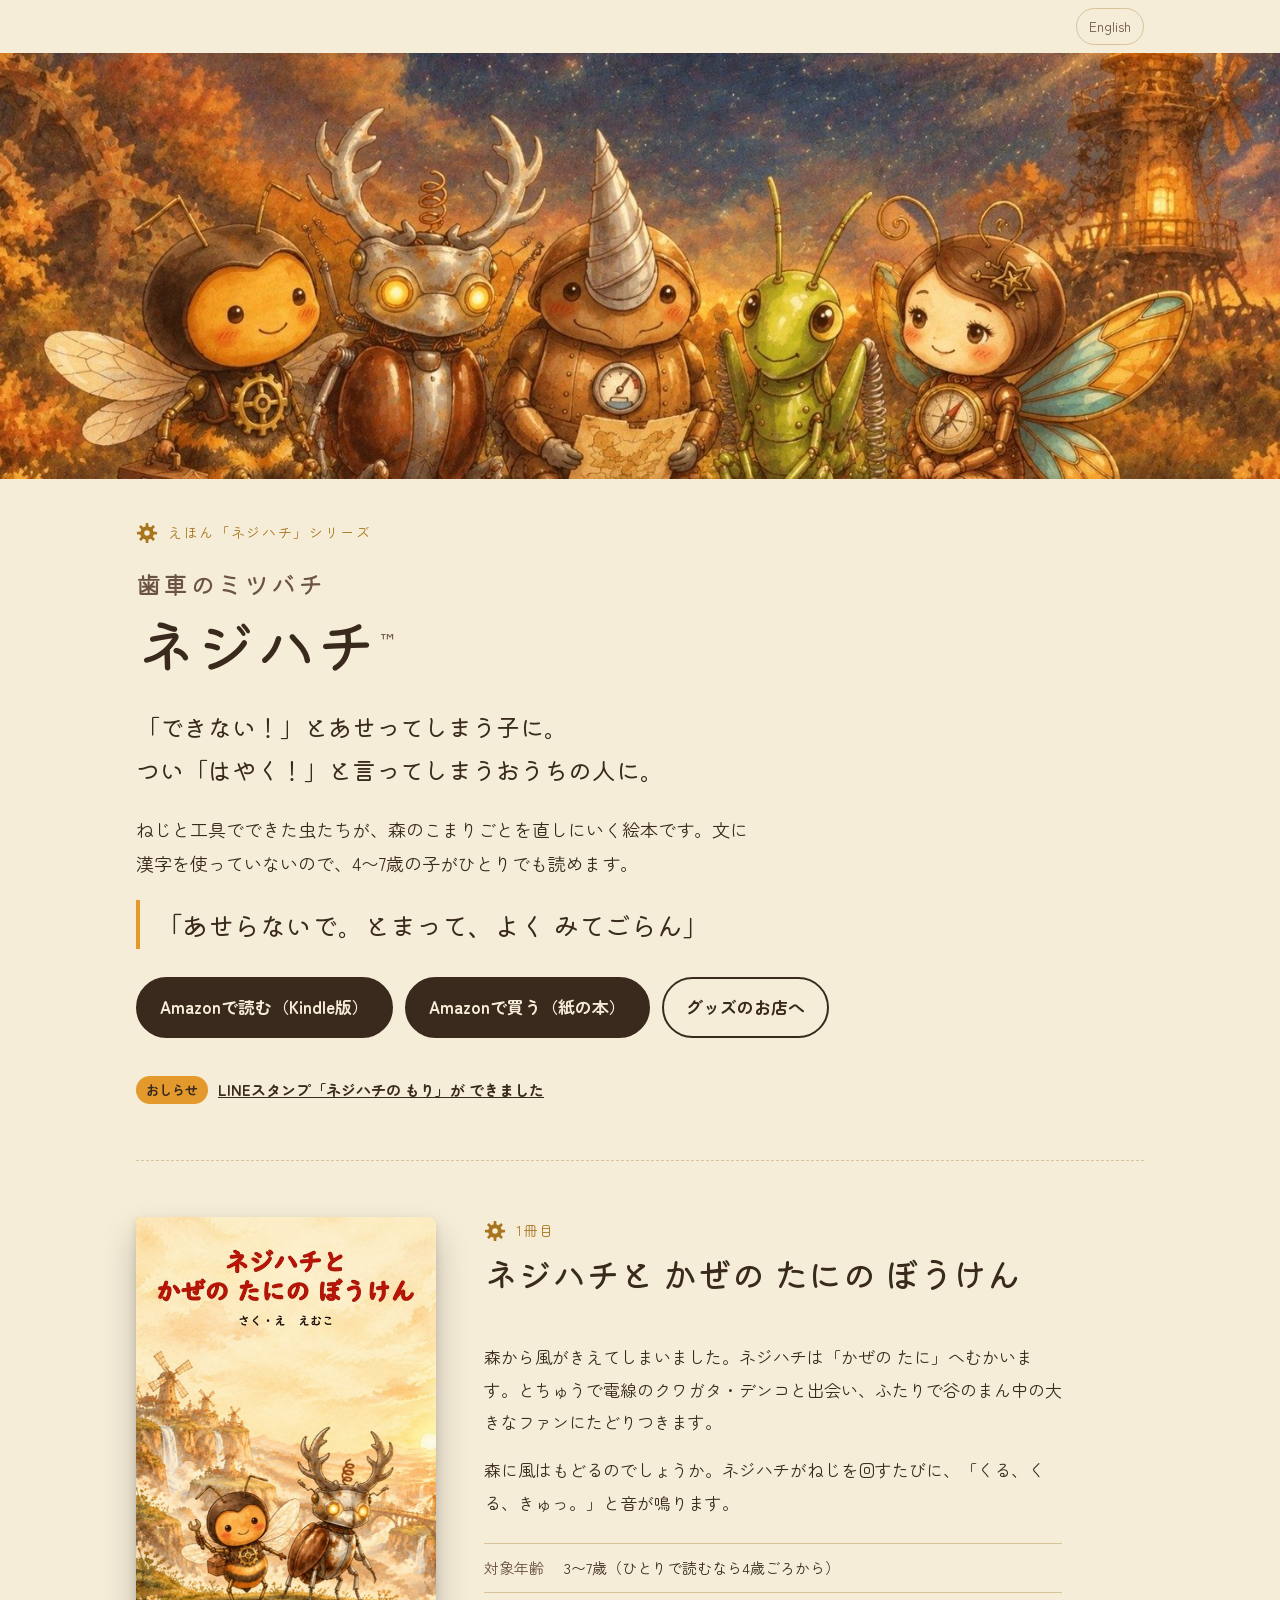
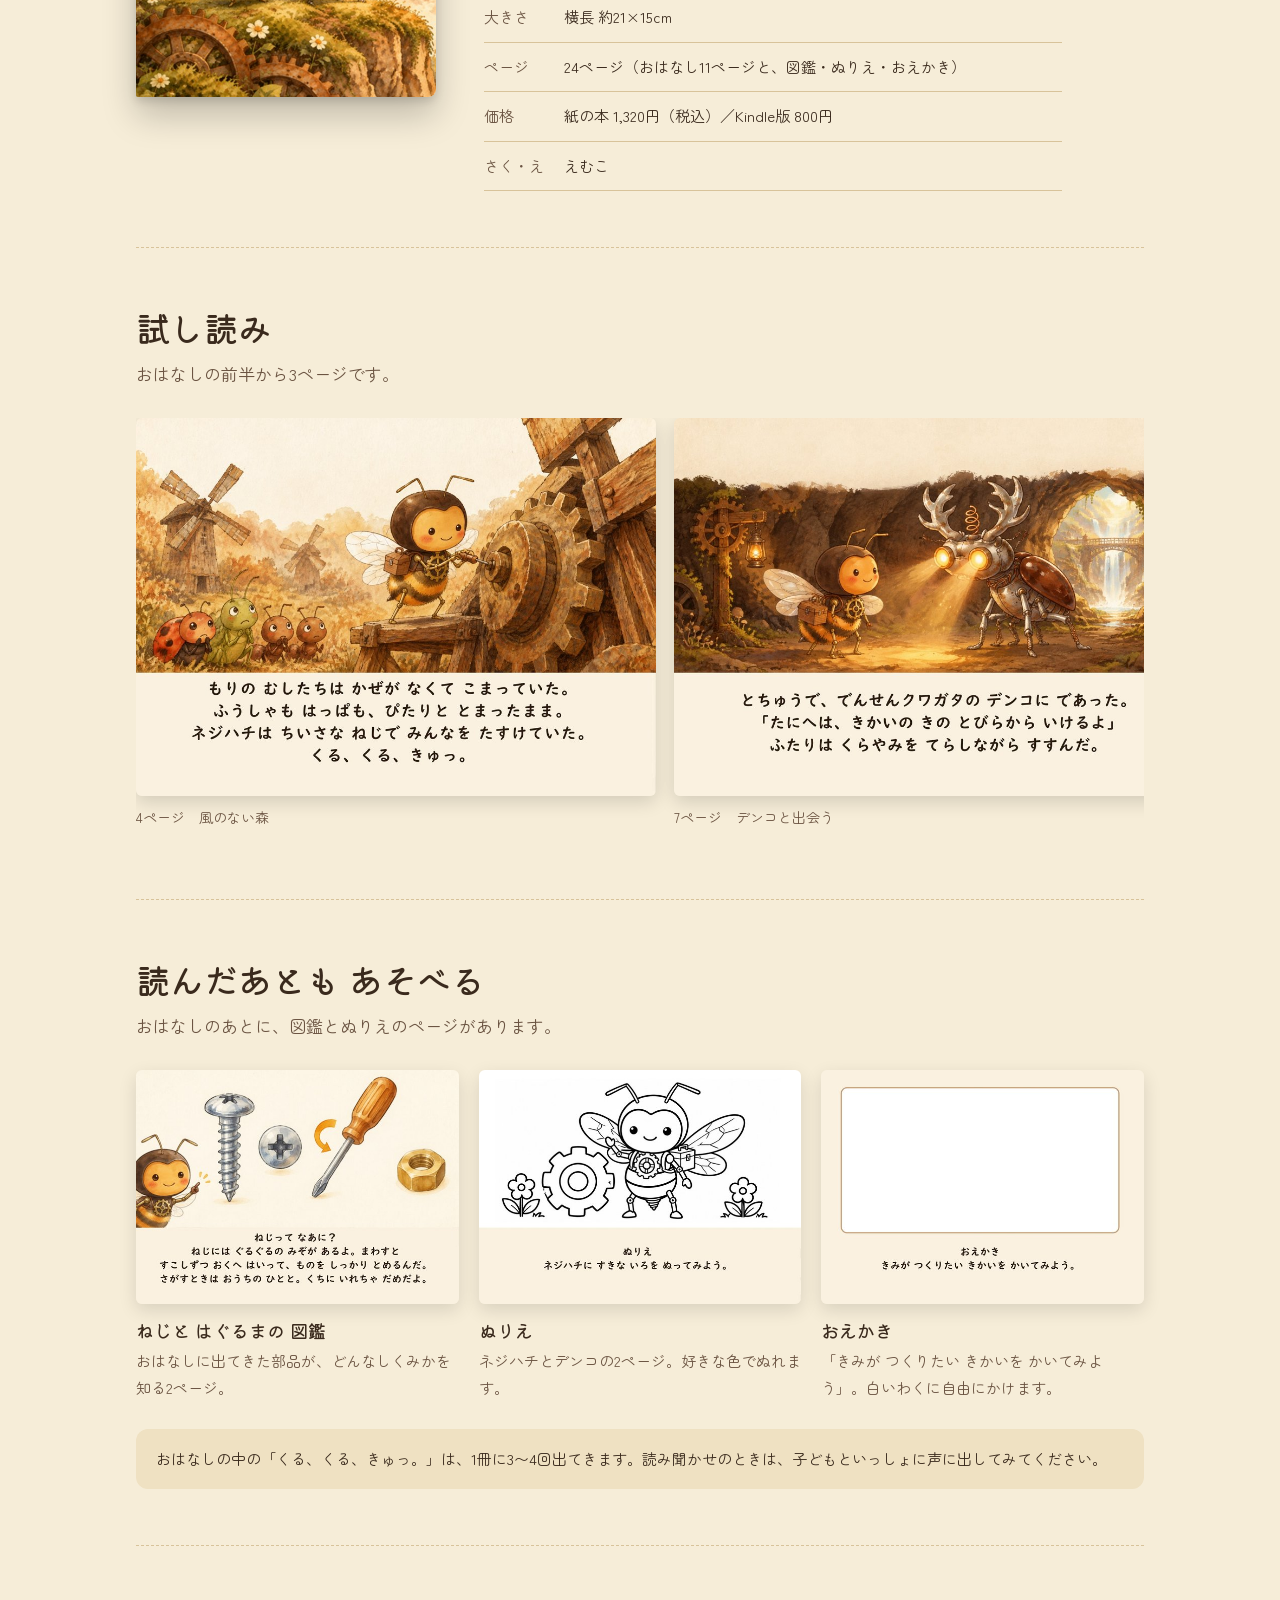
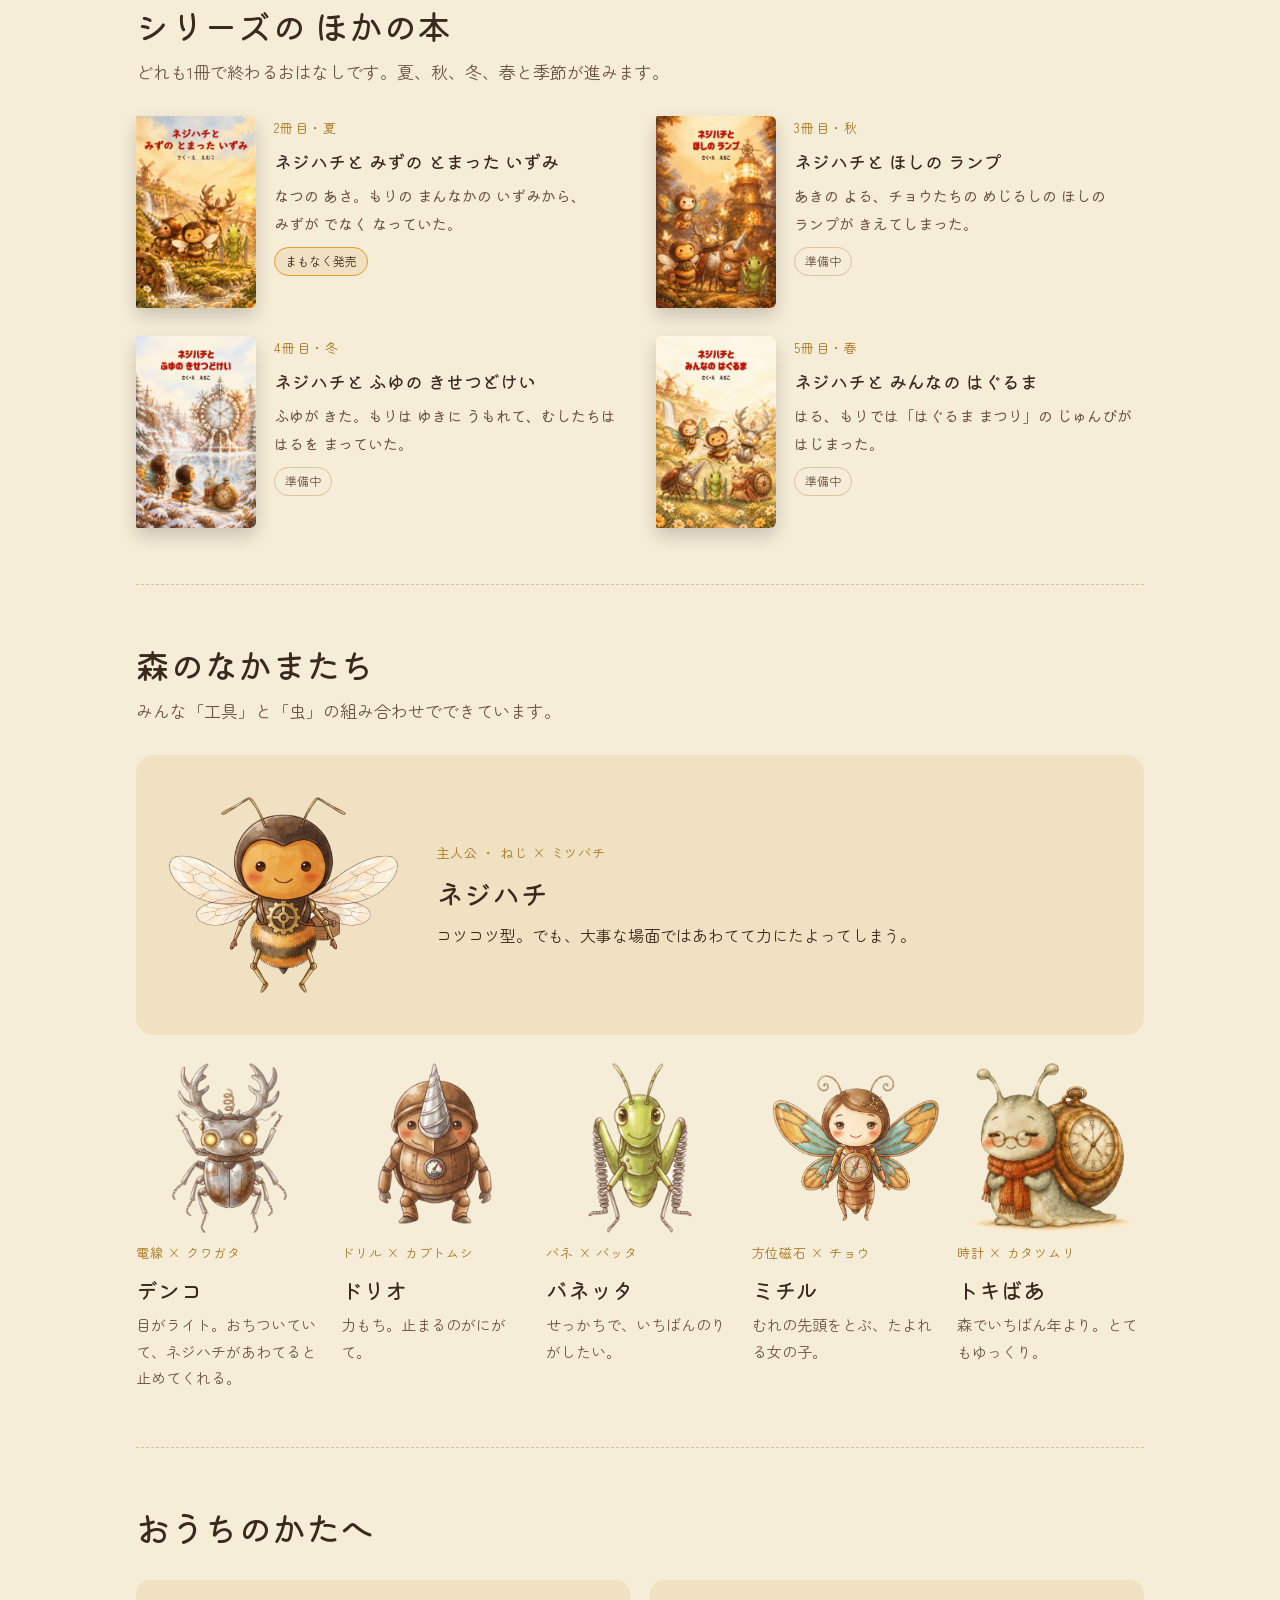
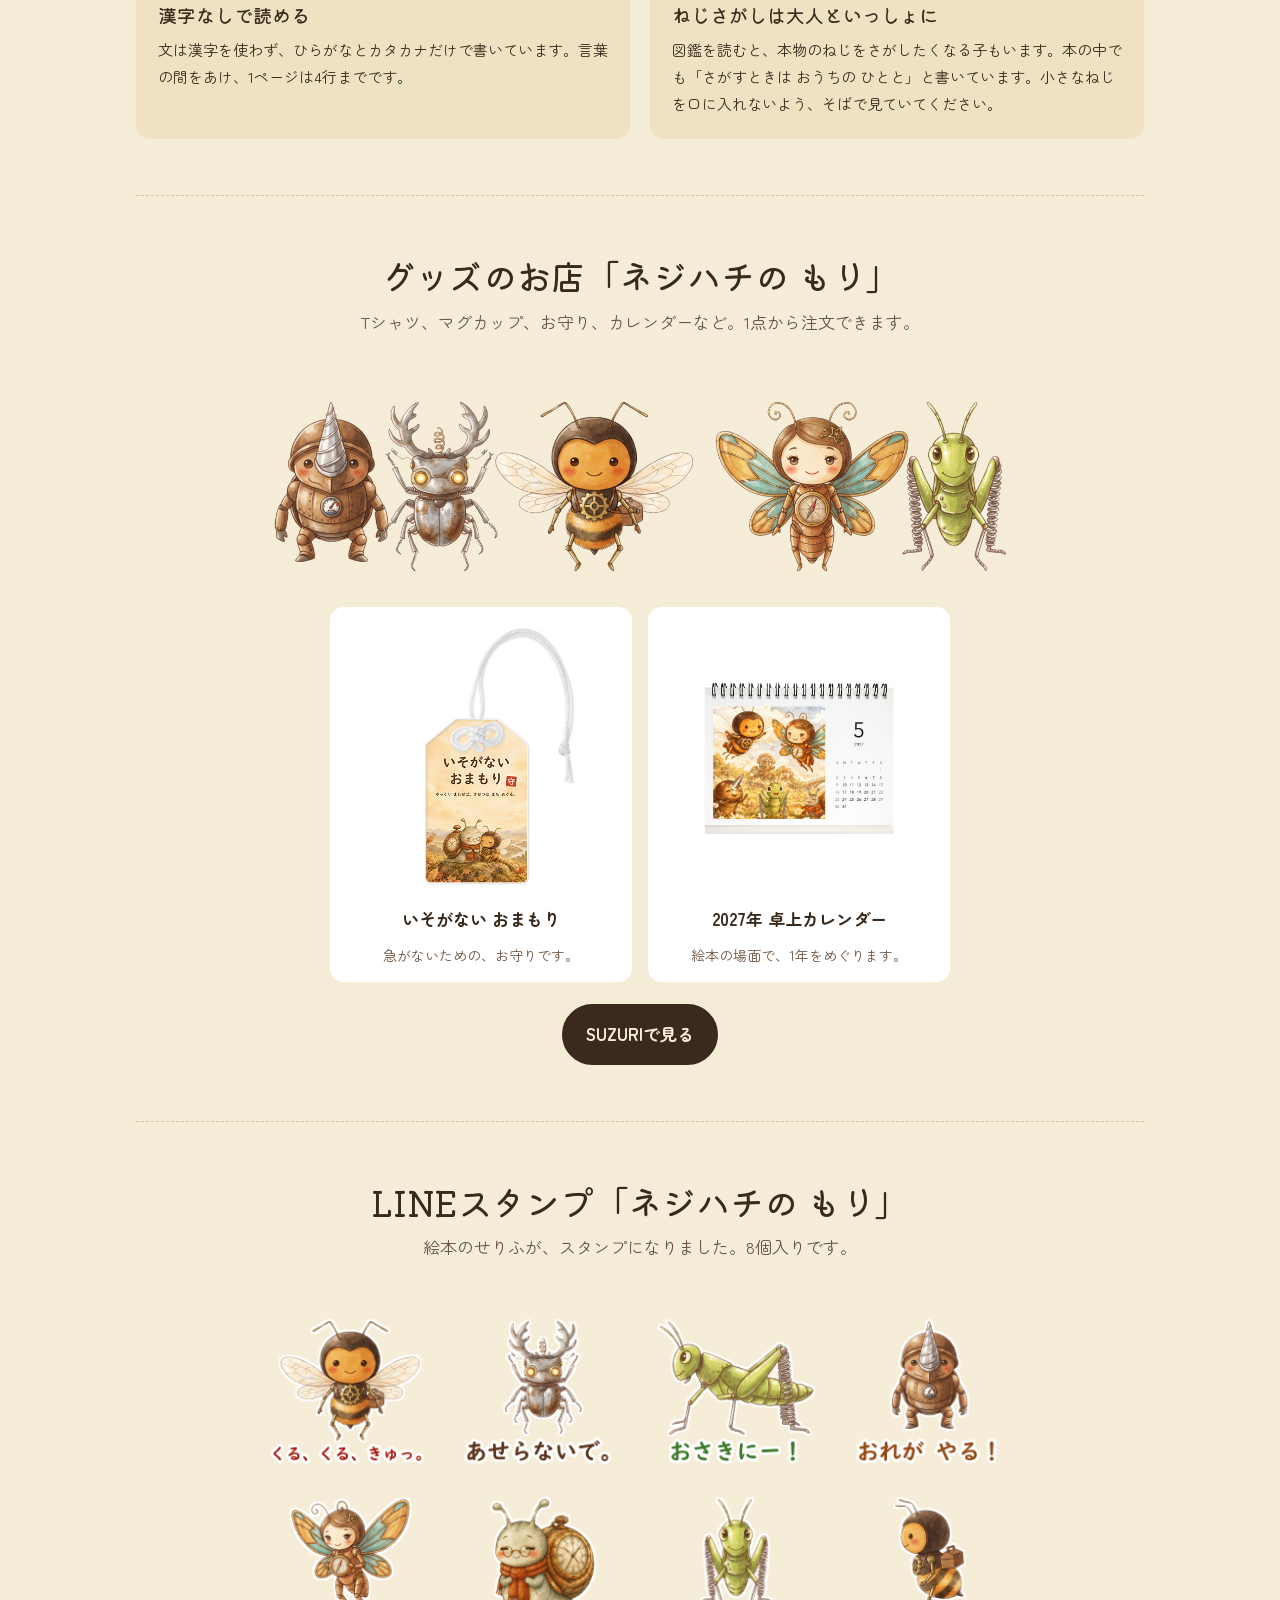
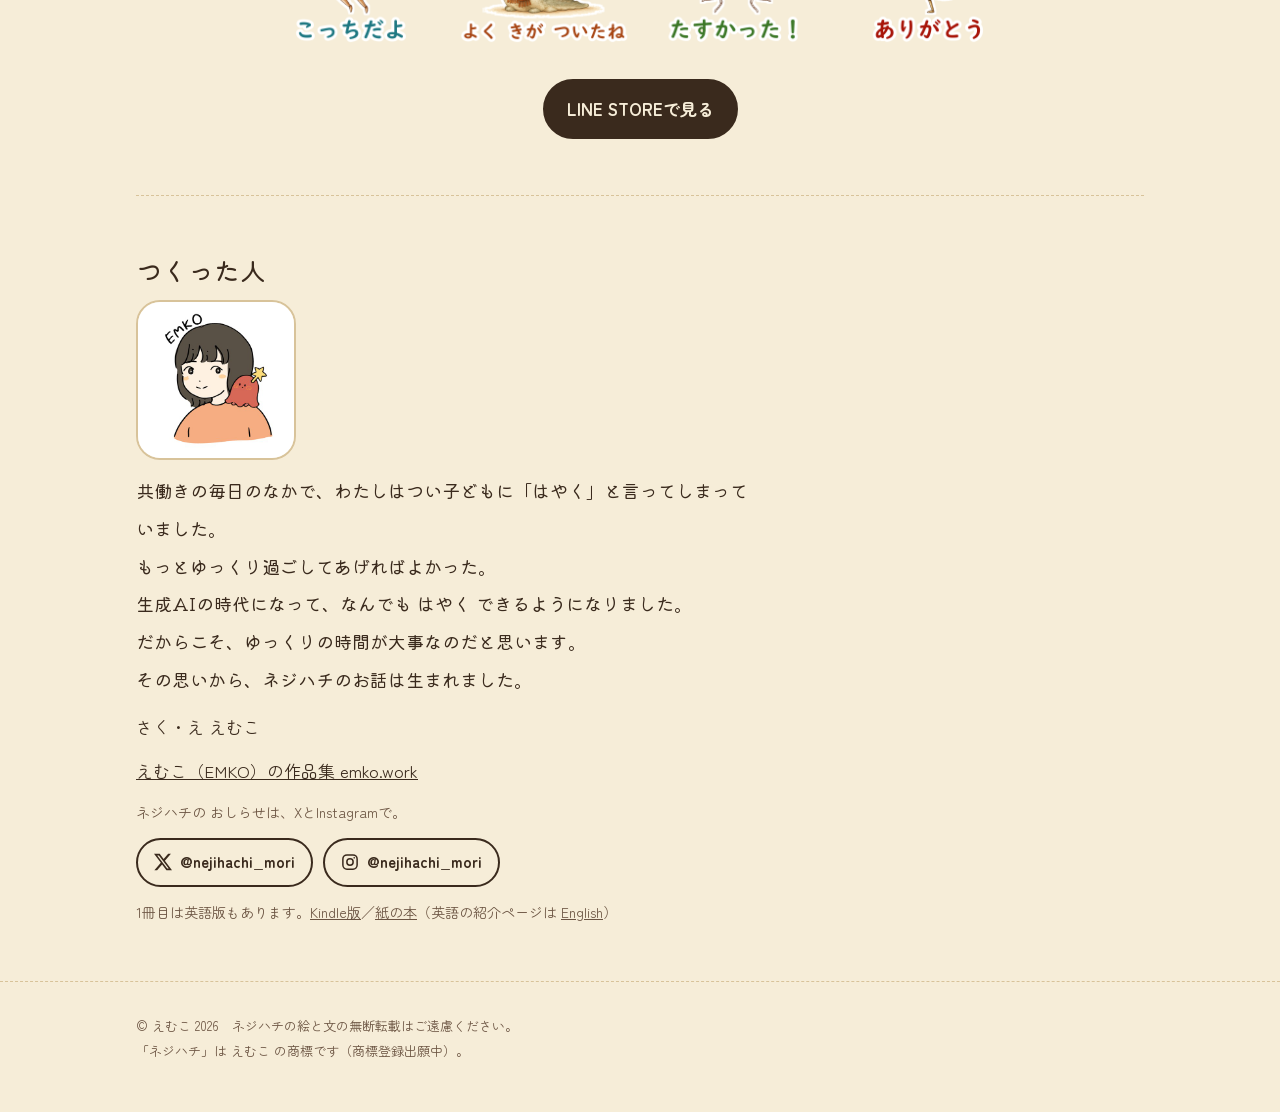
==== commit c3a192a4: "feat: ネジハチに™をつけ、商標出願中の表記を足す 2026-11-25 に「ネジハチ」の商標登録を出願したため、日・英のLPの見出しに™を、 フッターに「えむこの商標（出願中）」の一文を足す。 " ====
--- a/index.html
+++ b/index.html
@@ -17,7 +17,7 @@
 <link rel="preconnect" href="https://fonts.googleapis.com">
 <link rel="preconnect" href="https://fonts.gstatic.com" crossorigin>
 <link rel="stylesheet" href="https://fonts.googleapis.com/css2?family=Kiwi+Maru:wght@400;500&family=Zen+Maru+Gothic:wght@400;500;700&display=swap">
-<link rel="stylesheet" href="style.css?v=2026-11-15">
+<link rel="stylesheet" href="style.css?v=2026-11-25">
 
 </head>
 <body>
@@ -45,7 +45,7 @@
 <main class="wrap">
   <header class="hero">
     <div class="kicker"><svg class="gear spin"><use href="#gear"/></svg>えほん「ネジハチ」シリーズ</div>
-    <h1><small>歯車のミツバチ</small>ネジハチ</h1>
+    <h1><small>歯車のミツバチ</small>ネジハチ<sup class="tm">™</sup></h1>
     <p class="for">「できない！」とあせってしまう子に。<br>つい「はやく！」と言ってしまうおうちの人に。</p>
     <p class="lead">ねじと工具でできた虫たちが、森のこまりごとを直しにいく絵本です。文に漢字を使っていないので、4〜7歳の子がひとりでも読めます。</p>
     <p class="quote">「あせらないで。とまって、よく みてごらん」</p>
@@ -276,7 +276,7 @@
 </main>
 
 <footer>
-  <div class="wrap">© えむこ 2026　ネジハチの絵と文の無断転載はご遠慮ください。</div>
+  <div class="wrap">© えむこ 2026　ネジハチの絵と文の無断転載はご遠慮ください。<br>「ネジハチ」は えむこ の商標です（商標登録出願中）。</div>
 </footer>
 
 </body>
--- a/style.css
+++ b/style.css
@@ -35,6 +35,7 @@
 .kicker { display: flex; align-items: center; gap: 10px; font-size: 14px; letter-spacing: .12em; color: var(--brass); }
 .hero h1 { font-size: clamp(34px, 6vw, 60px); }
 .hero h1 small { display: block; font-size: .42em; color: var(--ink-soft); letter-spacing: .08em; }
+.hero h1 .tm { font-size: .32em; vertical-align: super; margin-left: .1em; color: var(--ink-soft); font-family: system-ui, sans-serif; }
 .for { font-family: var(--font-display); font-size: clamp(19px, 2.6vw, 24px); line-height: 1.8; }
 .lead { max-width: 34em; font-size: 18px; }
 .quote { font-family: var(--font-display); font-size: clamp(20px, 3vw, 26px); color: var(--ink); border-left: 4px solid var(--honey); padding-left: 16px; }
